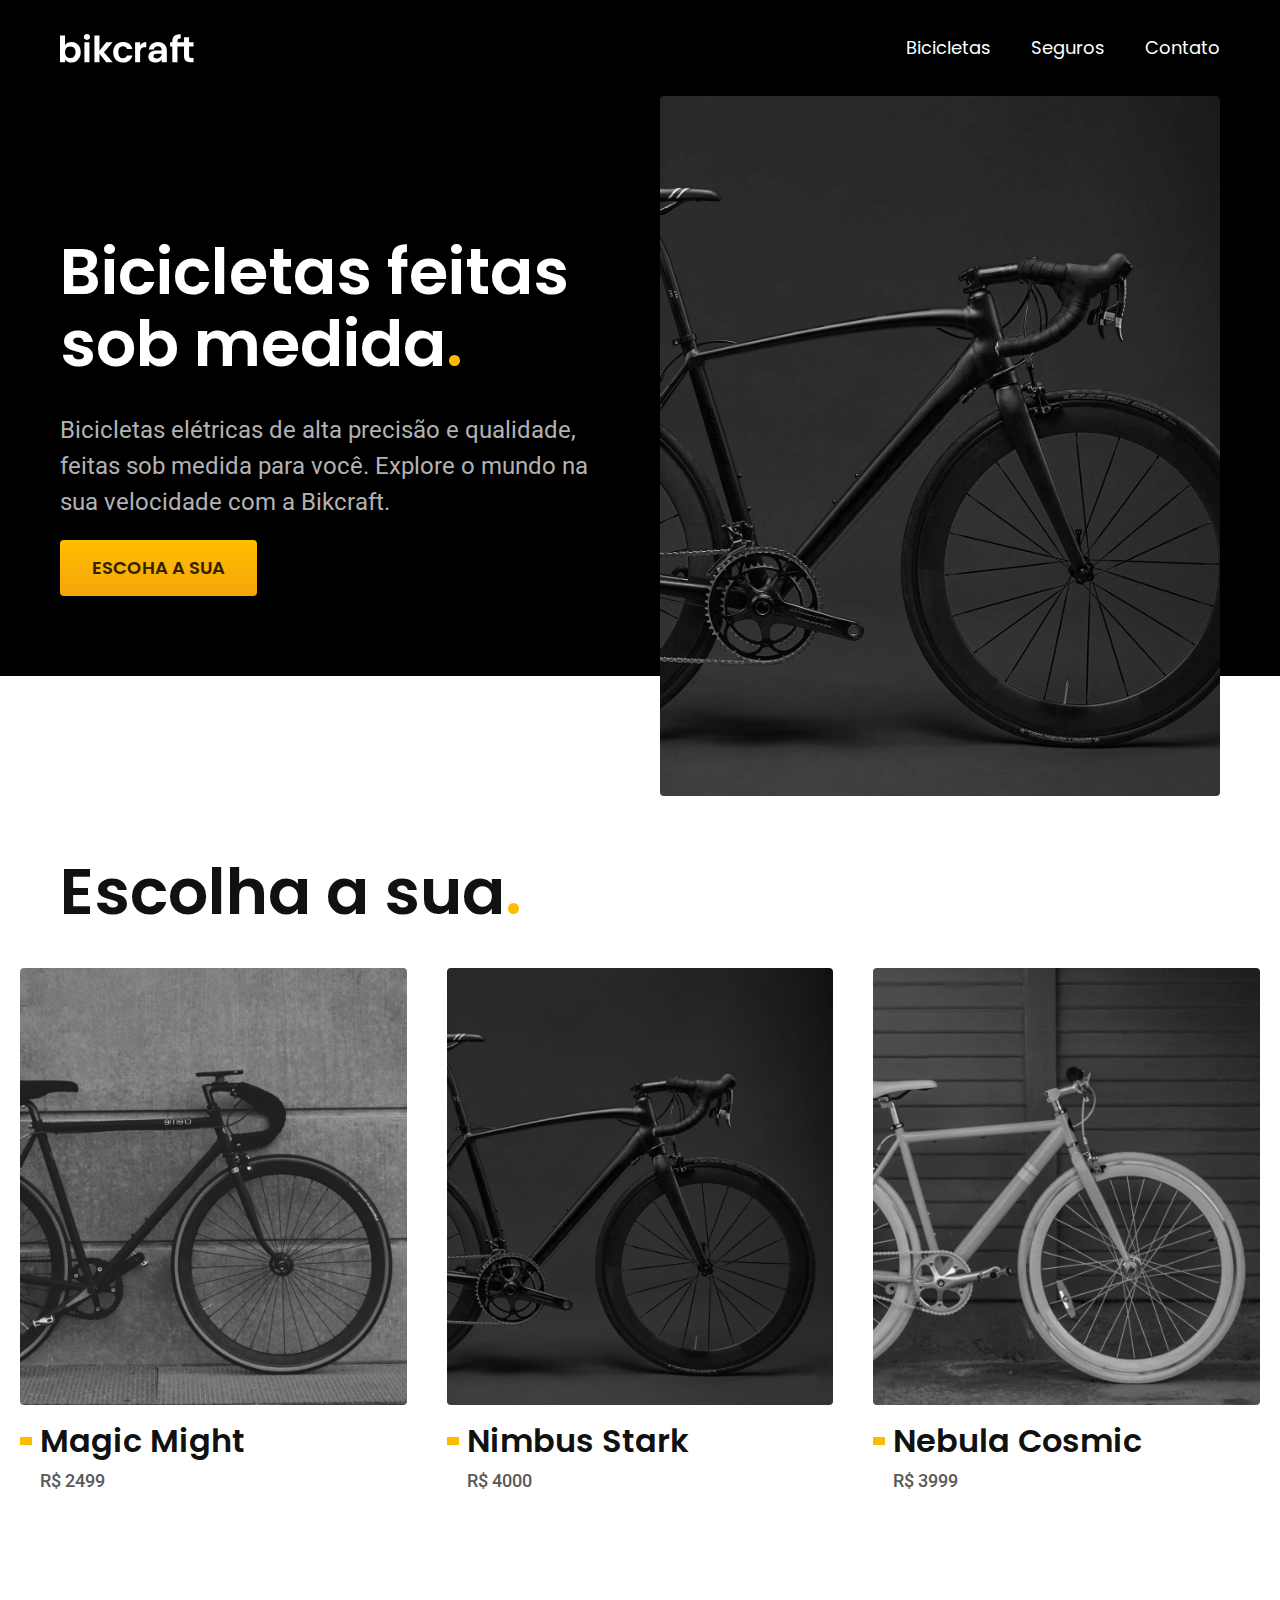
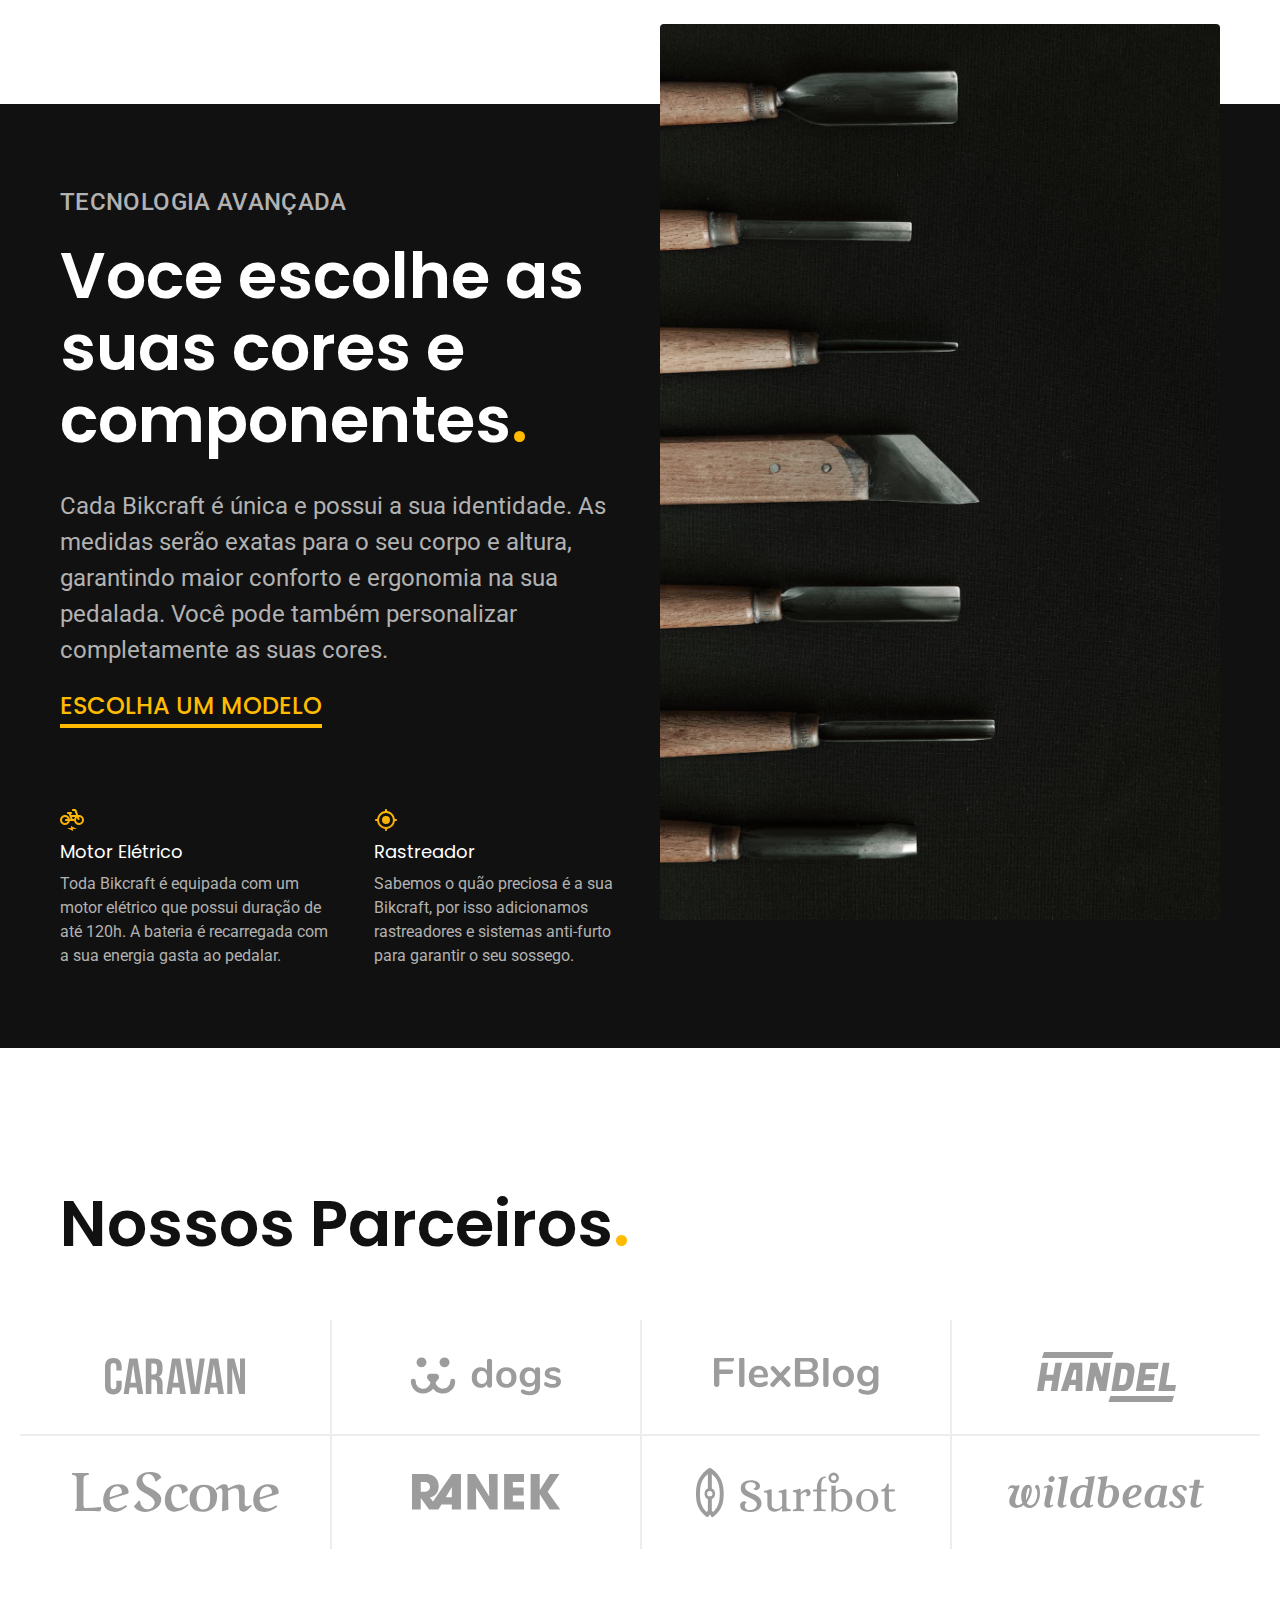
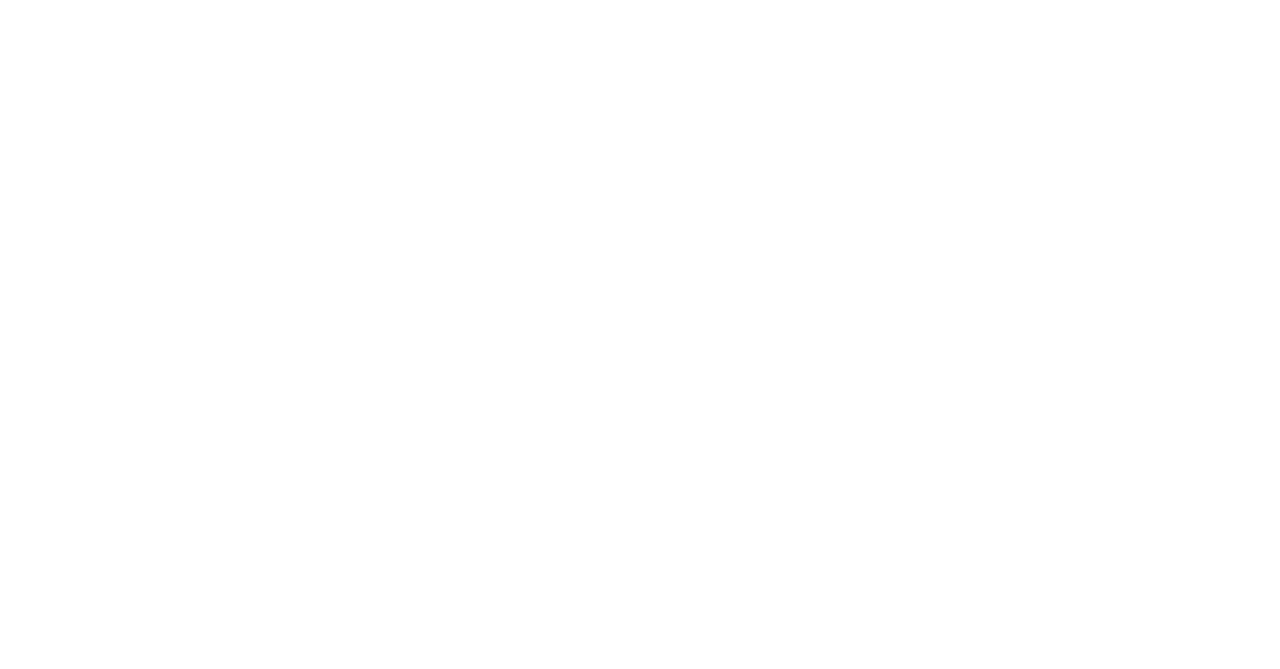
==== index.html @ f055f181 "adicionado sessao parceiros" ====
<!DOCTYPE html>
<html lang="pt-br">

<head>
  <meta charset="UTF-8">
  <meta name="viewport" content="width=device-width, initial-scale=1.0">

  <title>Bikcraft - Bicicletas Elétricas</title>
  <meta name="description" content="Bicicletas elétricas de alta precisão e qualidade,  feitas sob medida para o cliente. Explore o mundo na sua velocidade com a Bikcraft.">

  <link rel="stylesheet" href="./css/style.css">

  <link rel="preconnect" href="https://fonts.googleapis.com">
  <link rel="preconnect" href="https://fonts.gstatic.com" crossorigin>
  <link href="https://fonts.googleapis.com/css2?family=Poppins:wght@400;600&family=Roboto:wght@400;500&display=swap" rel="stylesheet">

</head>

<body>
  <header class="header-bg">
    <div class="header container">
      <a href="./index.html">
        <img src="./img/bikcraft.svg" alt="Bikcraft">
      </a>

      <nav aria-label="primaria">
        <ul class="header-menu font-1-m cor-0">
          <li><a href="./bicicletas.html">Bicicletas</a></li>
          <li><a href="./seguros.html">Seguros</a></li>
          <li><a href="./contato.html">Contato</a></li>
        </ul>
      </nav>
    </div>
  </header>

  <main class="introducao-bg">
    <div class="introducao container">
      <div class="introducao-conteudo">

        <h1 class="font-1-xxl cor-0">Bicicletas feitas sob medida<span class="cor-p1">.</span></h1>
        <p class="font-2-l cor-5">Bicicletas elétricas de alta precisão e qualidade, feitas sob medida para você. Explore o mundo na sua velocidade com a Bikcraft.</p>

        <a class="botao" href="./bicicletas.html">Escoha a sua</a>
      </div>

      <div>
        <img src="./img/fotos/introducao.jpg" alt="Bicicleta Elétrica Preta.">
      </div>
    </div>

  </main>

  <article class="bicicletas-lista">
    <h2 class="font-1-xxl container">Escolha a sua<span class="cor-p1">.</span>
    </h2>

    <ul>
      <li>
        <a href="./bicicletas/magic.html">
          <img src="./img/bicicletas/magic-home.jpg" alt="Bicicleta preta">
          <h3 class="font-1-xl">Magic Might</h3>
          <span class="font-2-m cor-8">R$ 2499</span>
        </a>
      </li>

      <li>
        <a href="./bicicletas/nimbus.html">
          <img src="./img/bicicletas/nimbus-home.jpg" alt="Bicicleta preta">
          <h3 class="font-1-xl">Nimbus Stark</h3>
          <span class="font-2-m cor-8">R$ 4000</span>
        </a>
      </li>

      <li>
        <a href="./bicicletas/nebula.html">
          <img src="./img/bicicletas/nebula-home.jpg" alt="Bicicleta preta">
          <h3 class="font-1-xl">Nebula Cosmic</h3>
          <span class="font-2-m cor-8">R$ 3999</span>
        </a>
      </li>
    </ul>
  </article>


  <article class="tecnologia-bg">
    <div class="tecnologia container">
      <div class="tecnologia-conteudo">

        <span class="font-2-l-b cor-5">Tecnologia Avançada</span>
        <h2 class="font-1-xxl cor-0">Voce escolhe as suas cores e componentes<span class="cor-p1">.</span></h2>
        <p class="font-2-l cor-5">Cada Bikcraft é única e possui a sua identidade. As medidas serão exatas para o seu corpo e altura, garantindo maior conforto e ergonomia na sua pedalada. Você pode também personalizar completamente as suas cores.</p>

        <a class="link" href="./bicicletas.html">Escolha um modelo</a>

        <div class="tecnologia-vantagens">
          <div>
            <img src="./img/icones/eletrica.svg" alt="">
            <h3 class="font-1-m cor-0">Motor Elétrico</h3>
            <p class="font-2-s cor-5">Toda Bikcraft é equipada com um motor elétrico que possui duração de até 120h. A bateria é recarregada com a sua energia gasta ao pedalar.</p>
          </div>

          <div>
            <img src="./img/icones/rastreador.svg" alt="">
            <h3 class="font-1-m cor-0">Rastreador</h3>
            <p class="font-2-s cor-5">Sabemos o quão preciosa é a sua Bikcraft, por isso adicionamos rastreadores e sistemas anti-furto para garantir o seu sossego.</p>
          </div>
        </div>

      </div>

      <div class="tecnologia-imagem">
        <img src="./img/fotos/tecnologia.jpg" alt="">
      </div>
    </div>

  </article>


  <section class="parceiros" aria-label="Nossos Parceiros">
    <h2 class="font-1-xxl container">Nossos Parceiros<span class="cor-p1">.</span>
    </h2>

    <ul>
      <li><img src="./img/parceiros/caravan.svg" alt="caravan"></li>
      <li><img src="./img/parceiros/dogs.svg" alt="dogs"></li>
      <li><img src="./img/parceiros/flexblog.svg" alt="flexblog"></li>
      <li><img src="./img/parceiros/handel.svg" alt="handel"></li>
      <li><img src="./img/parceiros/lescone.svg" alt="lescone"></li>
      <li><img src="./img/parceiros/ranek.svg" alt="ranek"></li>
      <li><img src="./img/parceiros/surfbot.svg" alt="surfbot"></li>
      <li><img src="./img/parceiros/wildbeast.svg" alt="wildbeast"></li>
    </ul>

  </section>
</body>

</html>
---- css/style.css ----
@import "./global/global.css";
@import "./utilidades/cores.css";
@import "./utilidades/tipografia.css";

@import "./global/header.css";

/* Utilidades */
@import "./utilidades/componentes.css";

/* Home */
@import "./home/introducao.css";
@import "./home/tecnologia.css";
@import "./home/parceiros.css";

/* Bicicletas */
@import "./bicicletas/bicicletas-lista.css";
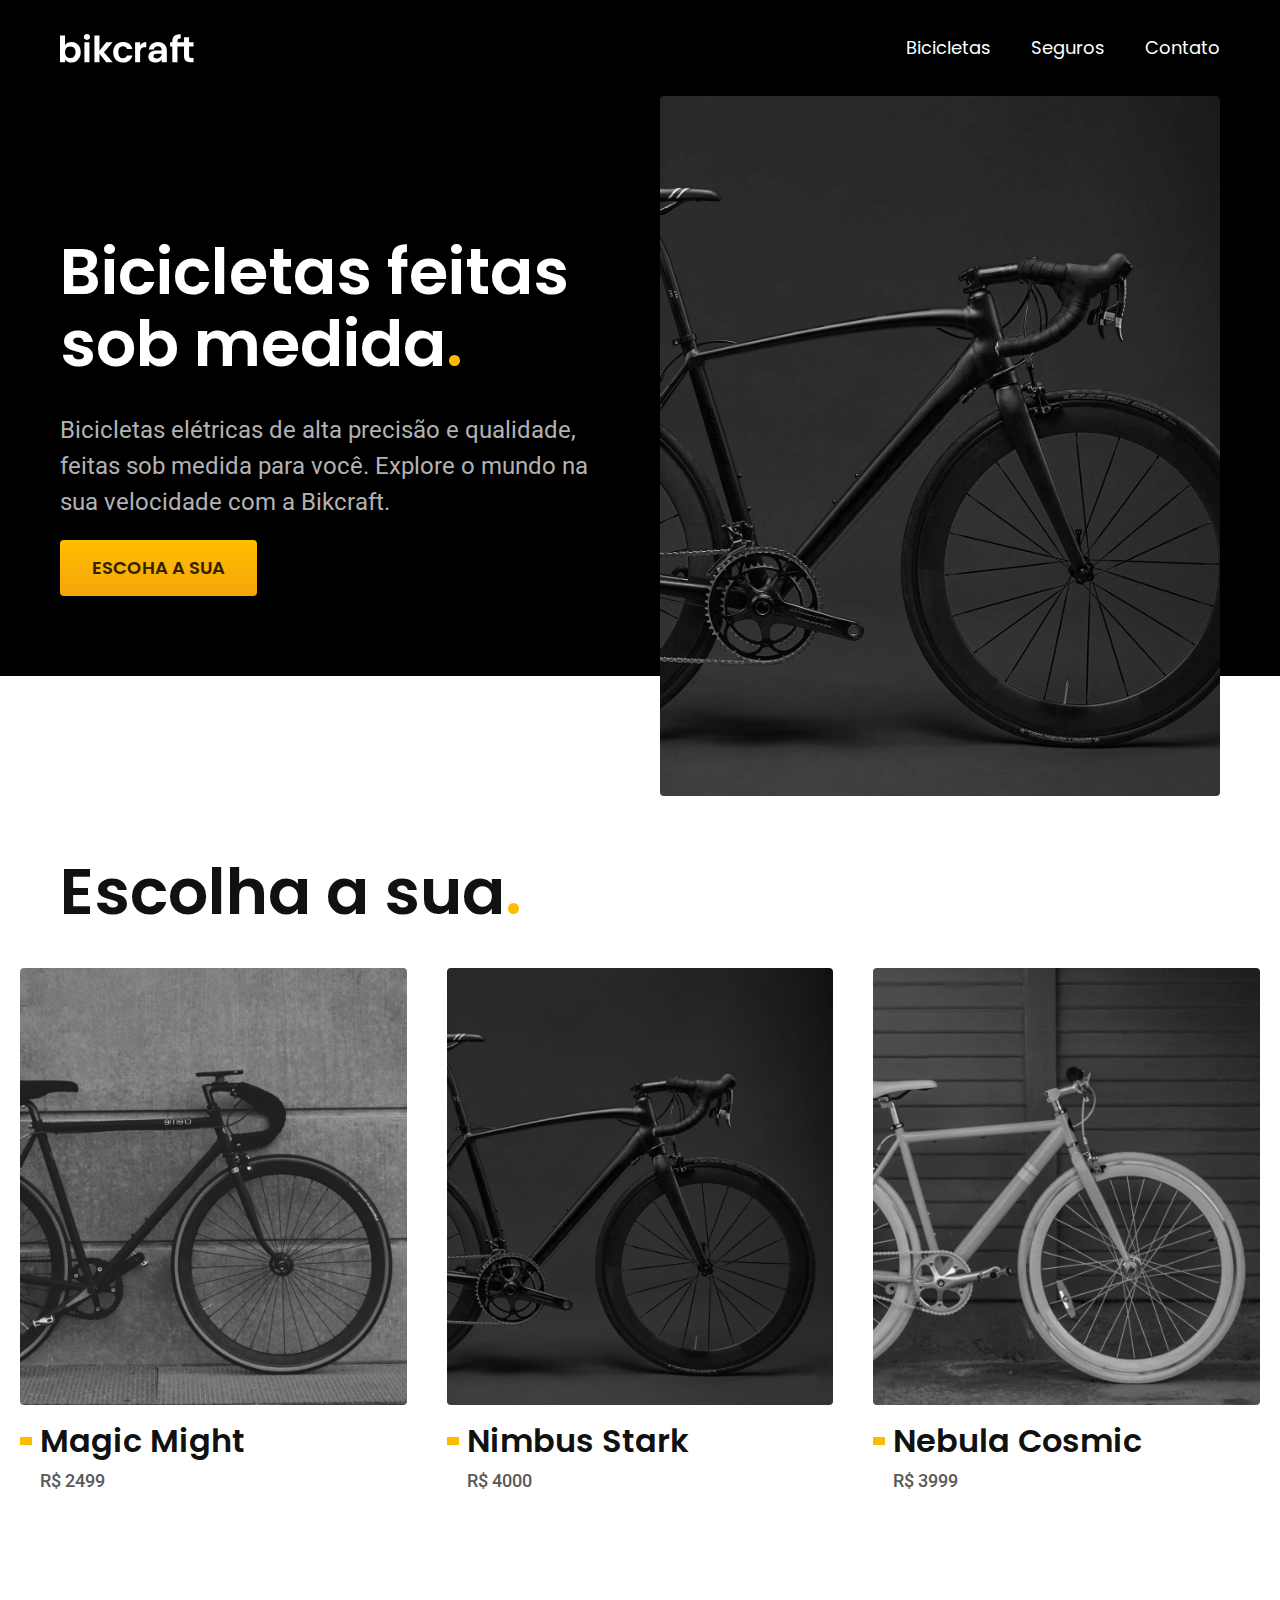
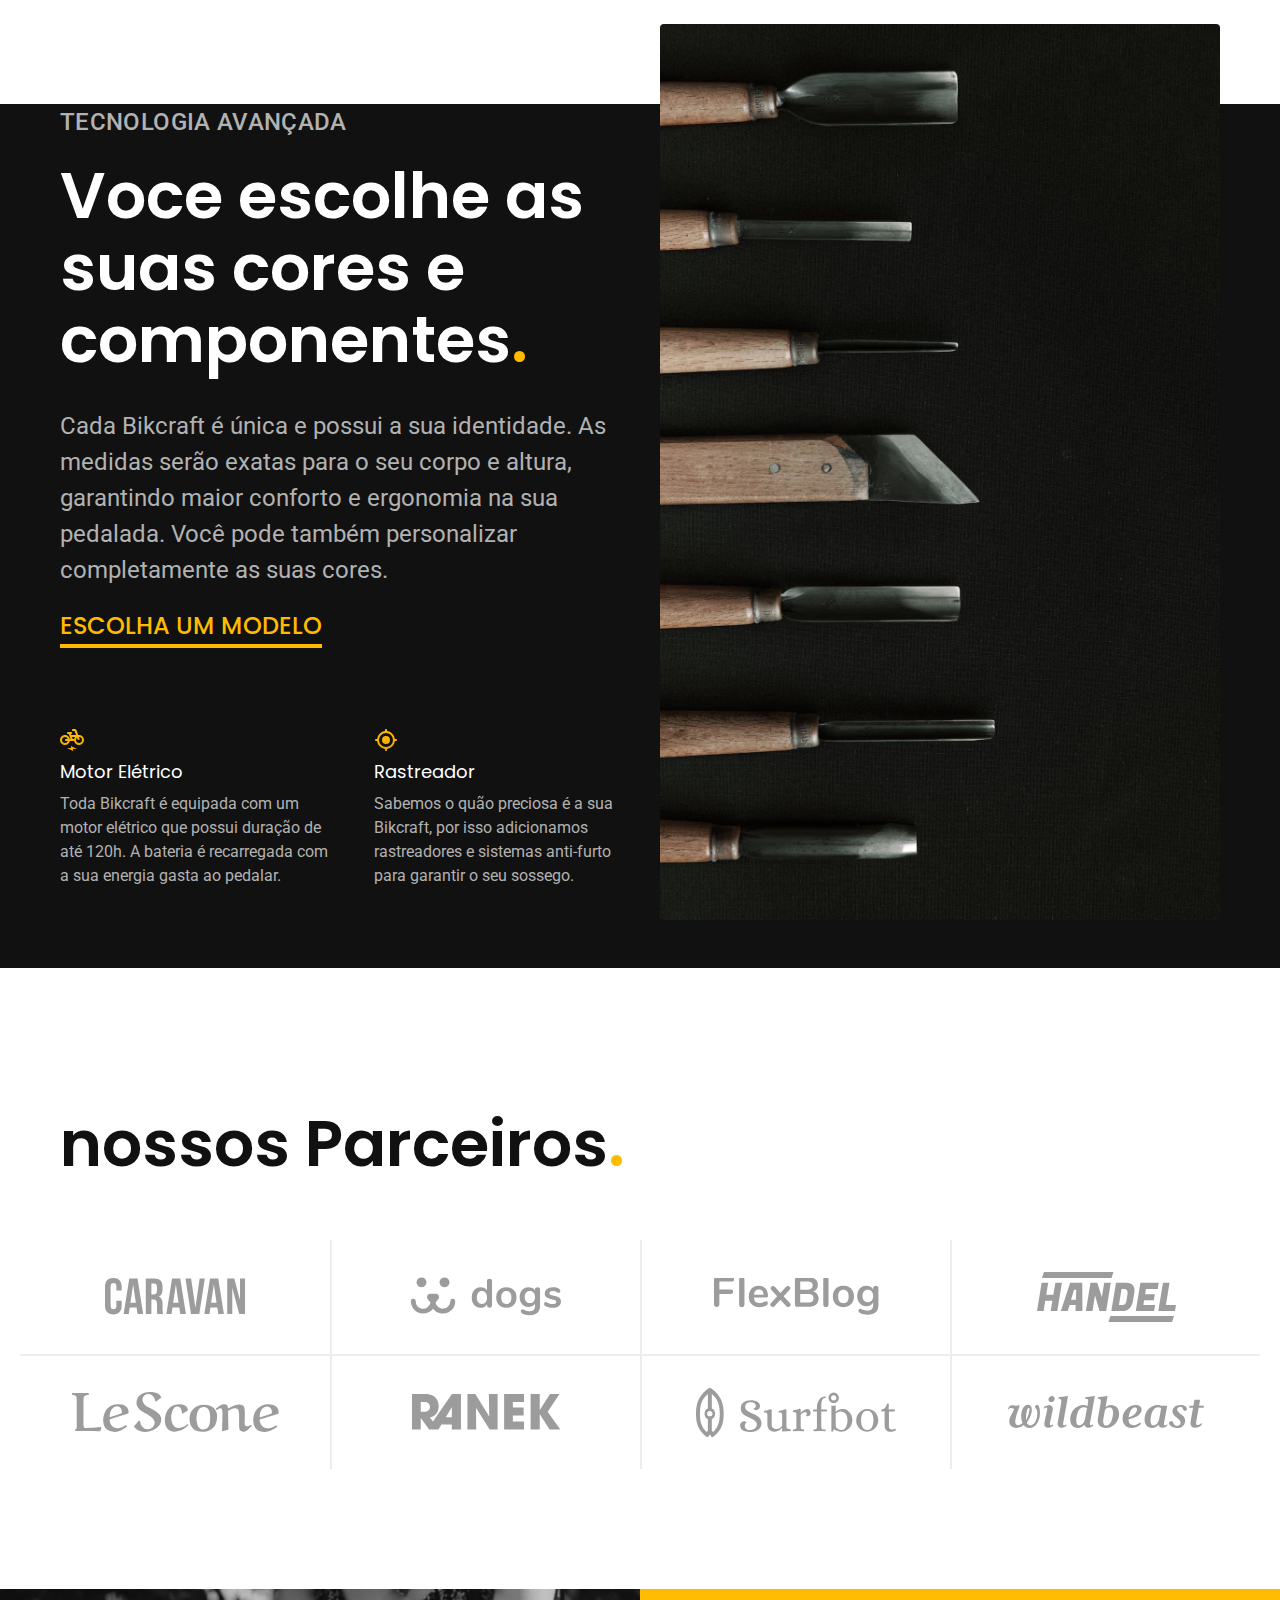
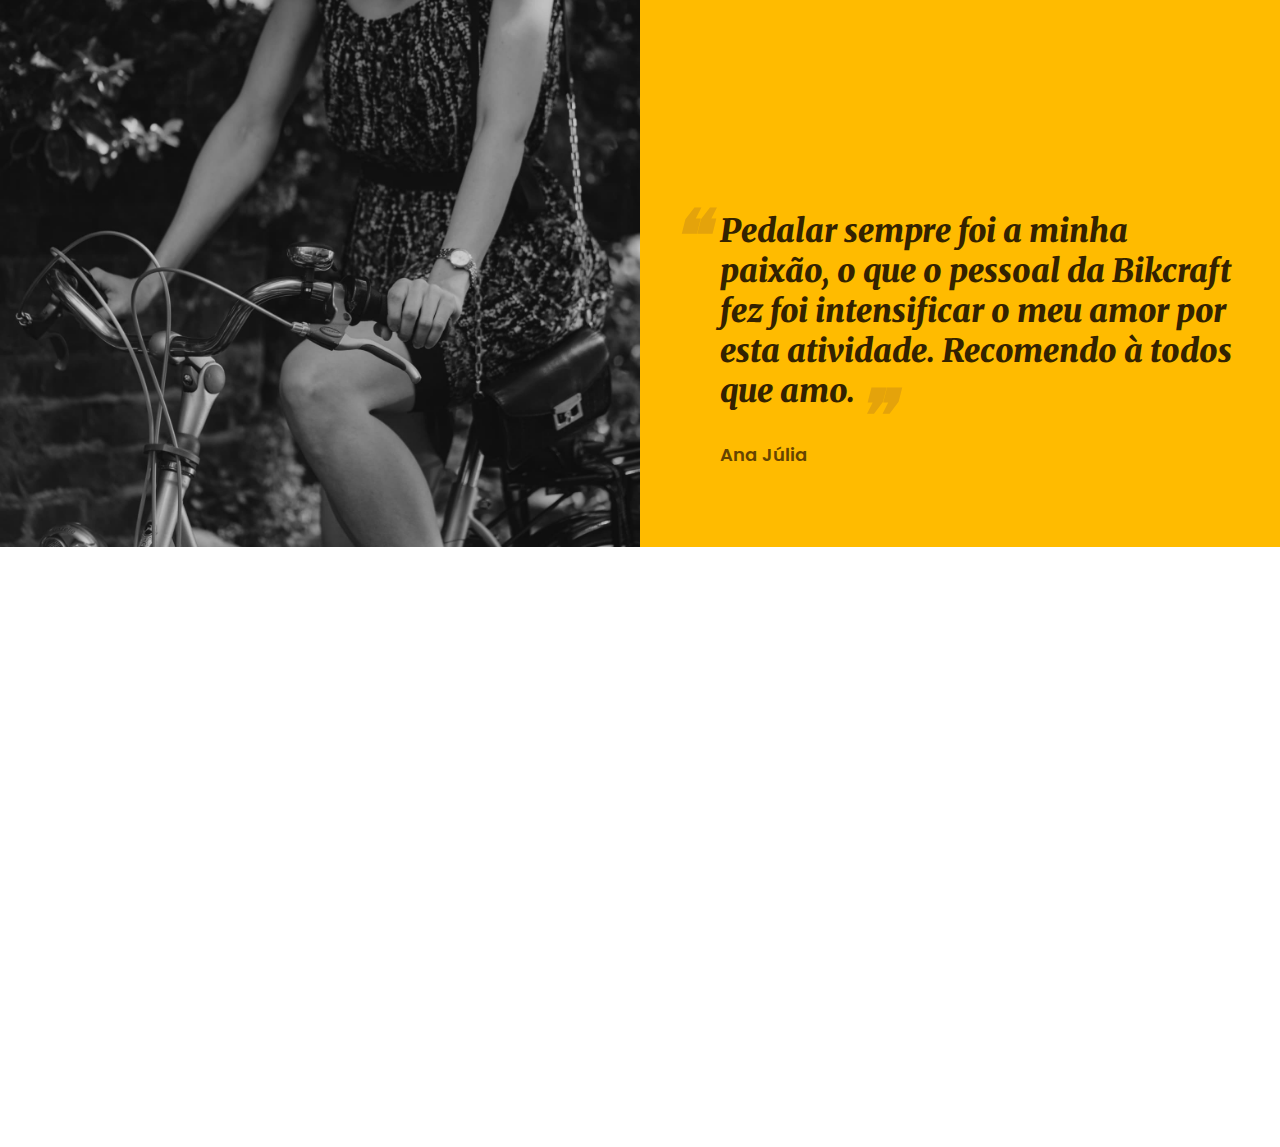
==== commit 5c0e9b9f: "adicionado sessao depoimento" ====
--- a/index.html
+++ b/index.html
@@ -12,7 +12,7 @@
 
   <link rel="preconnect" href="https://fonts.googleapis.com">
   <link rel="preconnect" href="https://fonts.gstatic.com" crossorigin>
-  <link href="https://fonts.googleapis.com/css2?family=Poppins:wght@400;600&family=Roboto:wght@400;500&display=swap" rel="stylesheet">
+  <link href="https://fonts.googleapis.com/css2?family=Merriweather:ital,wght@1,900&family=Poppins:wght@400;600&family=Roboto:wght@400;500&display=swap" rel="stylesheet">
 
 </head>
 
@@ -117,7 +117,7 @@
 
 
   <section class="parceiros" aria-label="Nossos Parceiros">
-    <h2 class="font-1-xxl container">Nossos Parceiros<span class="cor-p1">.</span>
+    <h2 class="font-1-xxl container">nossos Parceiros<span class="cor-p1">.</span>
     </h2>
 
     <ul>
@@ -132,6 +132,21 @@
     </ul>
 
   </section>
+
+  <section class="depoimento" aria-label="Depoimento">
+
+    <div>
+      <img src="./img/fotos/depoimento.jpg" alt="Pessoa pedalando uma bicicleta bikcraft">
+    </div>
+
+    <div class="depoimento-conteudo">
+
+      <blockquote class="font-1-xl cor-p5">
+        <p>Pedalar sempre foi a minha paixão, o que o pessoal da Bikcraft fez foi intensificar o meu amor por esta atividade. Recomendo à todos que amo.</p>
+      </blockquote>
+      <span class="font-1-m-b cor-p4">Ana Júlia</span>
+    </div>
+  </section>
 </body>
 
 </html>--- a/css/style.css
+++ b/css/style.css
@@ -11,6 +11,7 @@
 @import "./home/introducao.css";
 @import "./home/tecnologia.css";
 @import "./home/parceiros.css";
+@import "./home/depoimento.css";
 
 /* Bicicletas */
 @import "./bicicletas/bicicletas-lista.css";
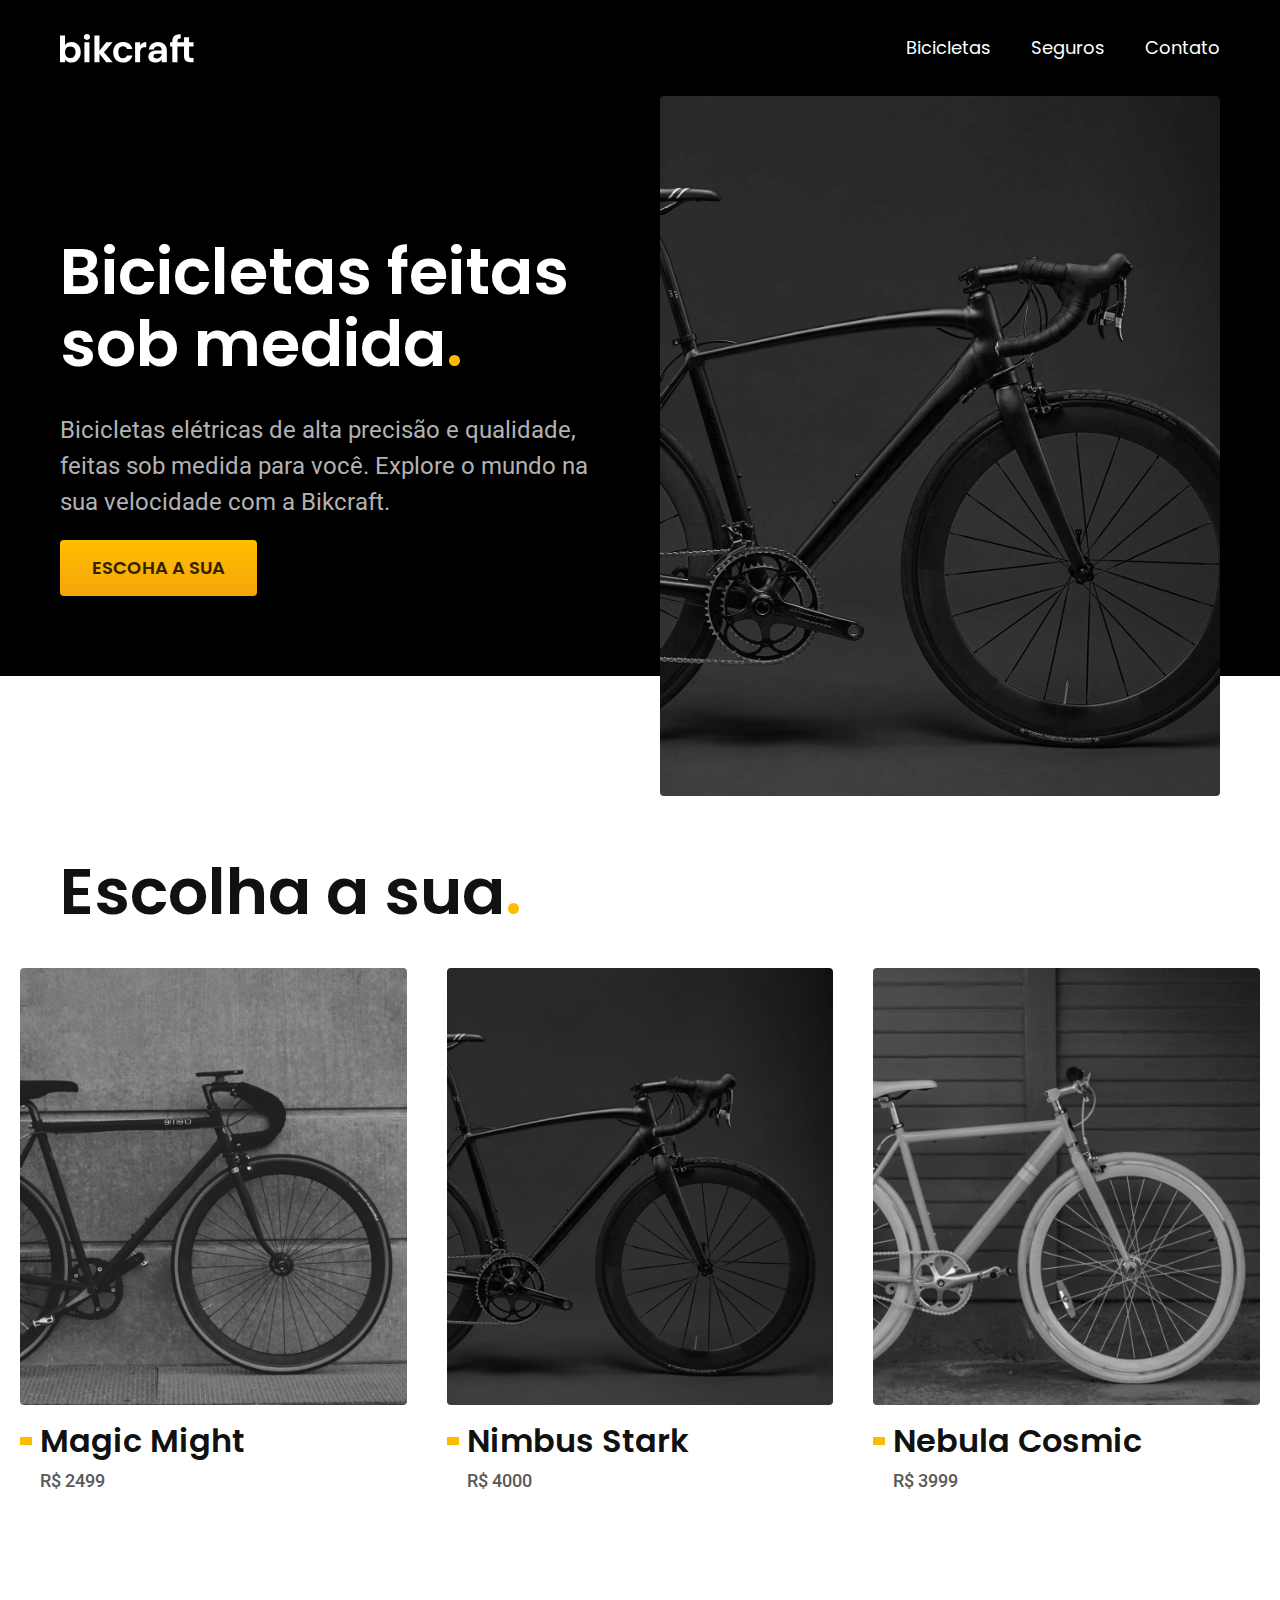
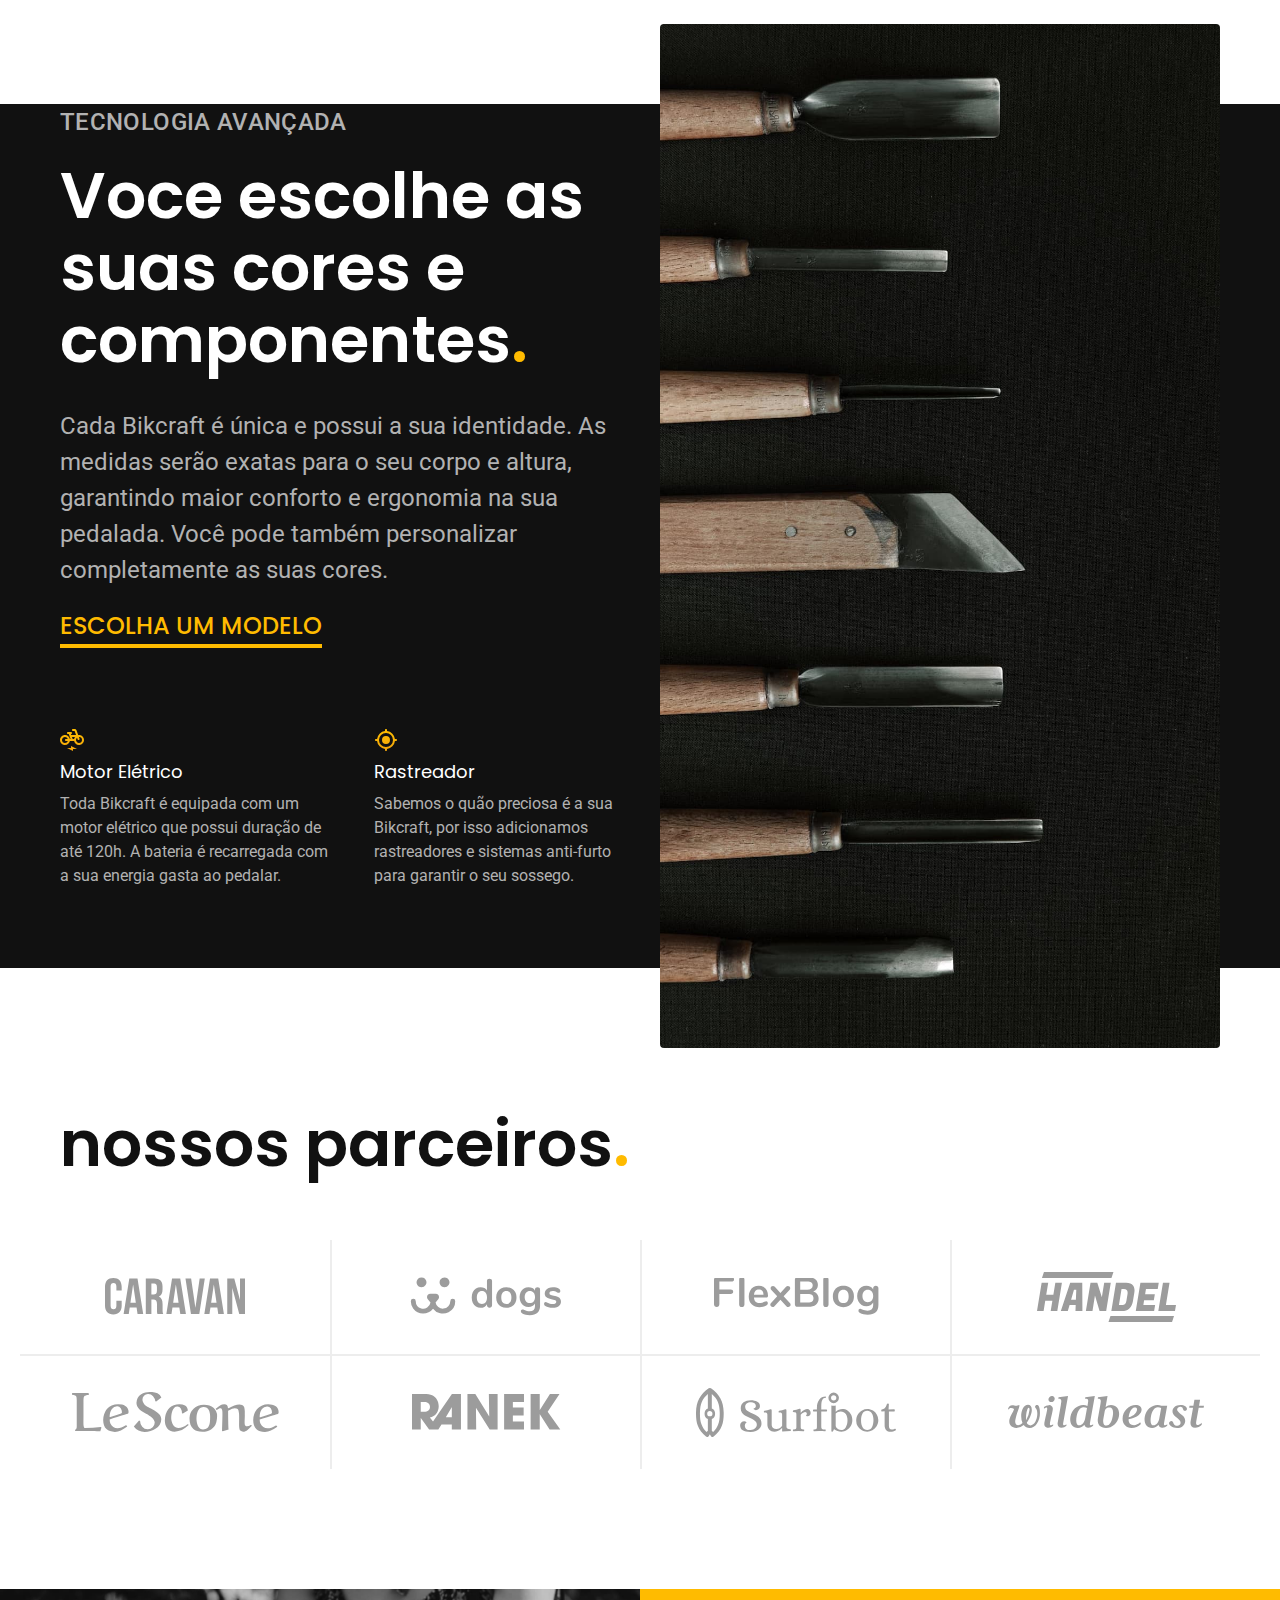
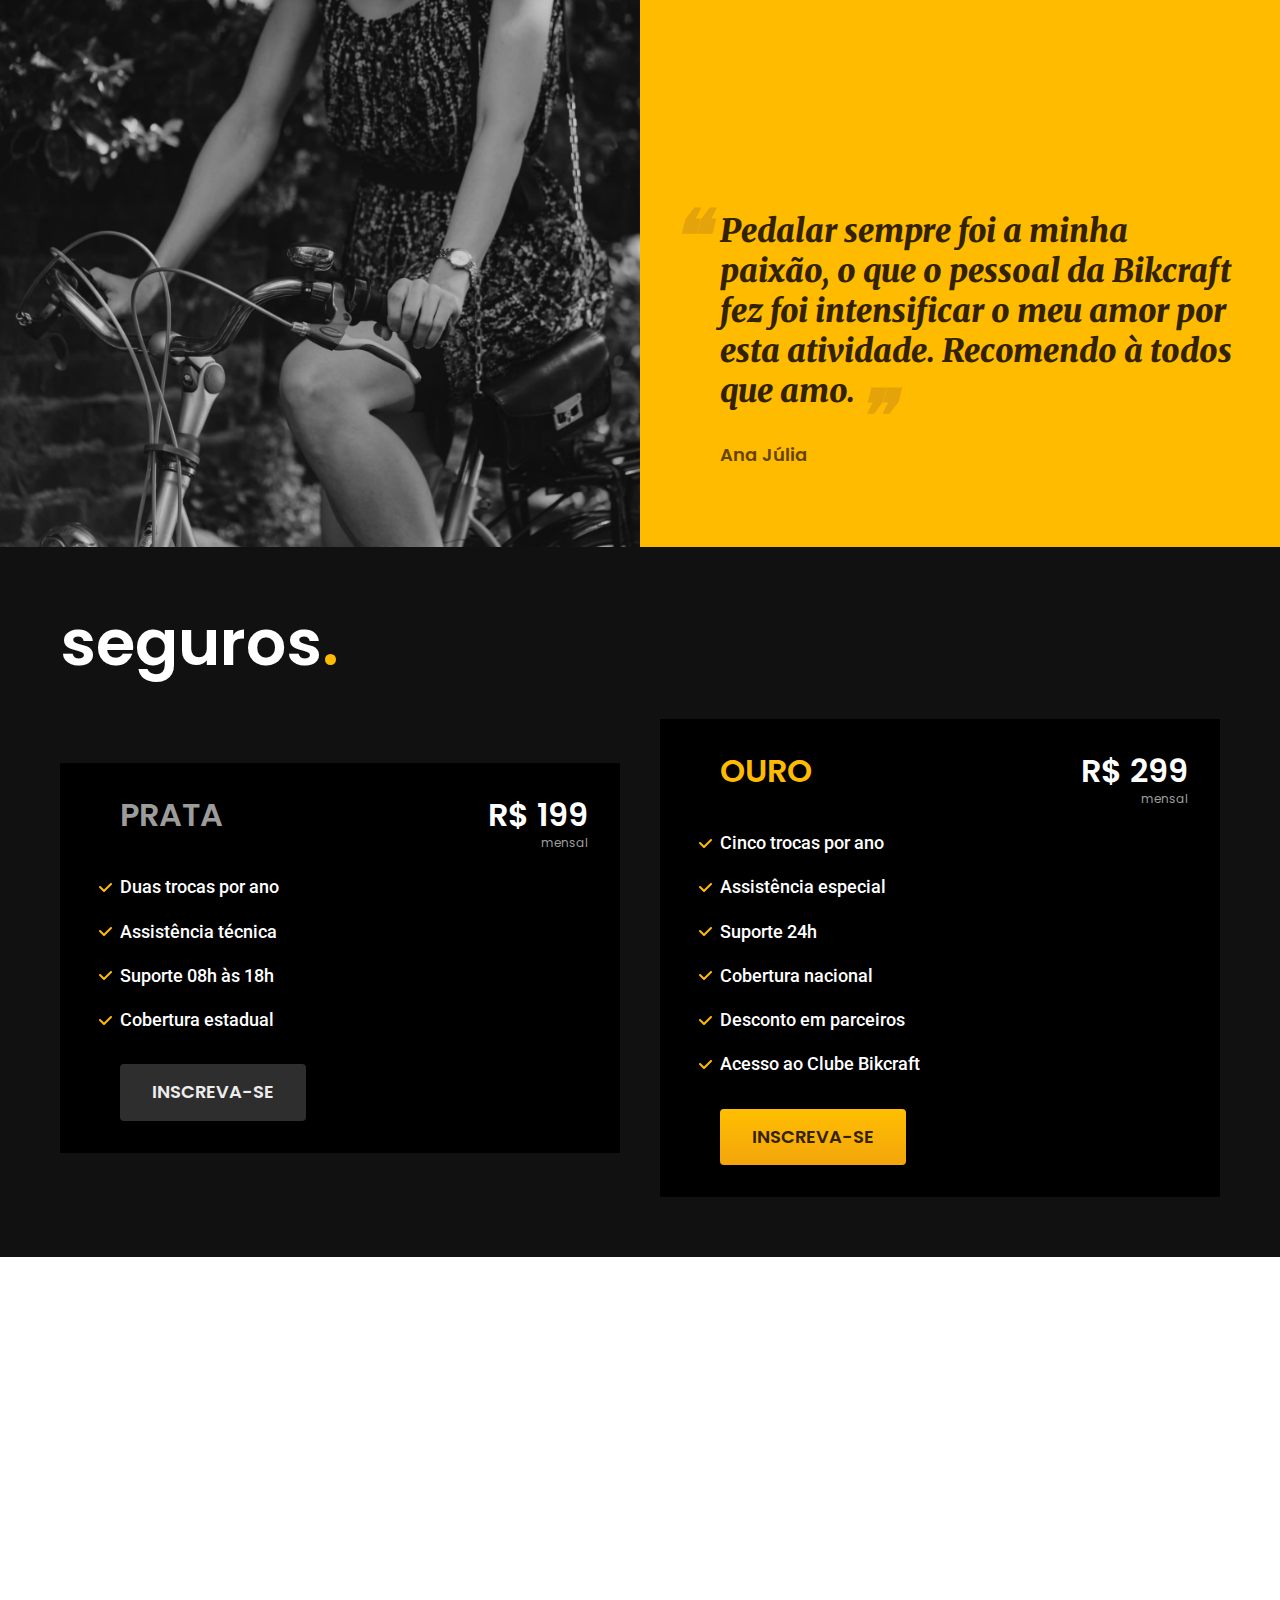
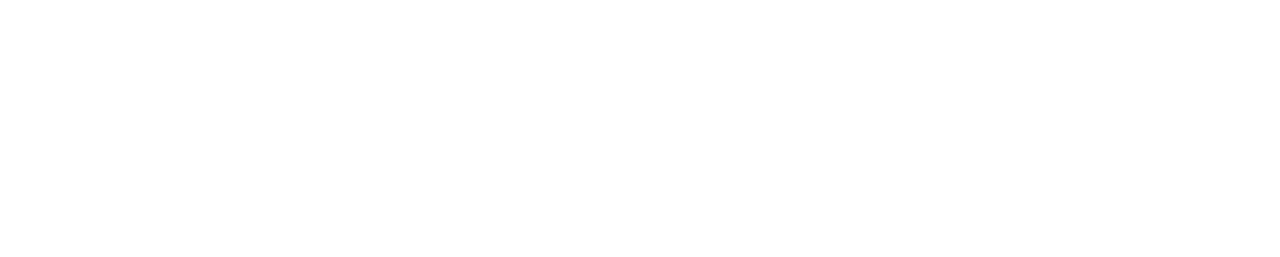
==== commit f322419a: "adicionado sessao seguros" ====
--- a/index.html
+++ b/index.html
@@ -117,7 +117,7 @@
 
 
   <section class="parceiros" aria-label="Nossos Parceiros">
-    <h2 class="font-1-xxl container">nossos Parceiros<span class="cor-p1">.</span>
+    <h2 class="font-1-xxl container">nossos parceiros<span class="cor-p1">.</span>
     </h2>
 
     <ul>
@@ -147,6 +147,44 @@
       <span class="font-1-m-b cor-p4">Ana Júlia</span>
     </div>
   </section>
+
+  <article class="seguros-bg">
+    <div class="seguros container">
+      <h2 class="font-1-xxl cor-0">seguros<span class="cor-p1">.</span></h2>
+
+      <div class="seguros-item">
+        <h3 class="font-1-xl cor-6">PRATA</h3>
+        <span class="font-1-xl cor-0">R$ 199 <span class="font-1-xs cor-6">mensal</span></span>
+
+        <ul class="font-2-m cor-0">
+          <li> Duas trocas por ano</li>
+          <li> Assistência técnica</li>
+          <li> Suporte 08h às 18h</li>
+          <li> Cobertura estadual</li>
+        </ul>
+
+        <a class="botao secundario" href=".orcamento.html">Inscreva-se</a>
+      </div>
+
+      <div class="seguros-item">
+        <h3 class="font-1-xl cor-p1">OURO</h3>
+        <span class="font-1-xl cor-0">R$ 299 <span class="font-1-xs cor-6">mensal</span></span>
+
+        <ul class="font-2-m cor-0">
+          <li>Cinco trocas por ano</li>
+          <li>Assistência especial</li>
+          <li>Suporte 24h</li>
+          <li>Cobertura nacional</li>
+          <li>Desconto em parceiros</li>
+          <li>Acesso ao Clube Bikcraft</li>
+        </ul>
+
+        <a class="botao" href=".orcamento.html">Inscreva-se</a>
+      </div>
+    </div>
+
+
+  </article>
 </body>
 
 </html>--- a/css/style.css
+++ b/css/style.css
@@ -15,3 +15,6 @@
 
 /* Bicicletas */
 @import "./bicicletas/bicicletas-lista.css";
+
+/* Seguros */
+@import "./seguros/seguros.css";
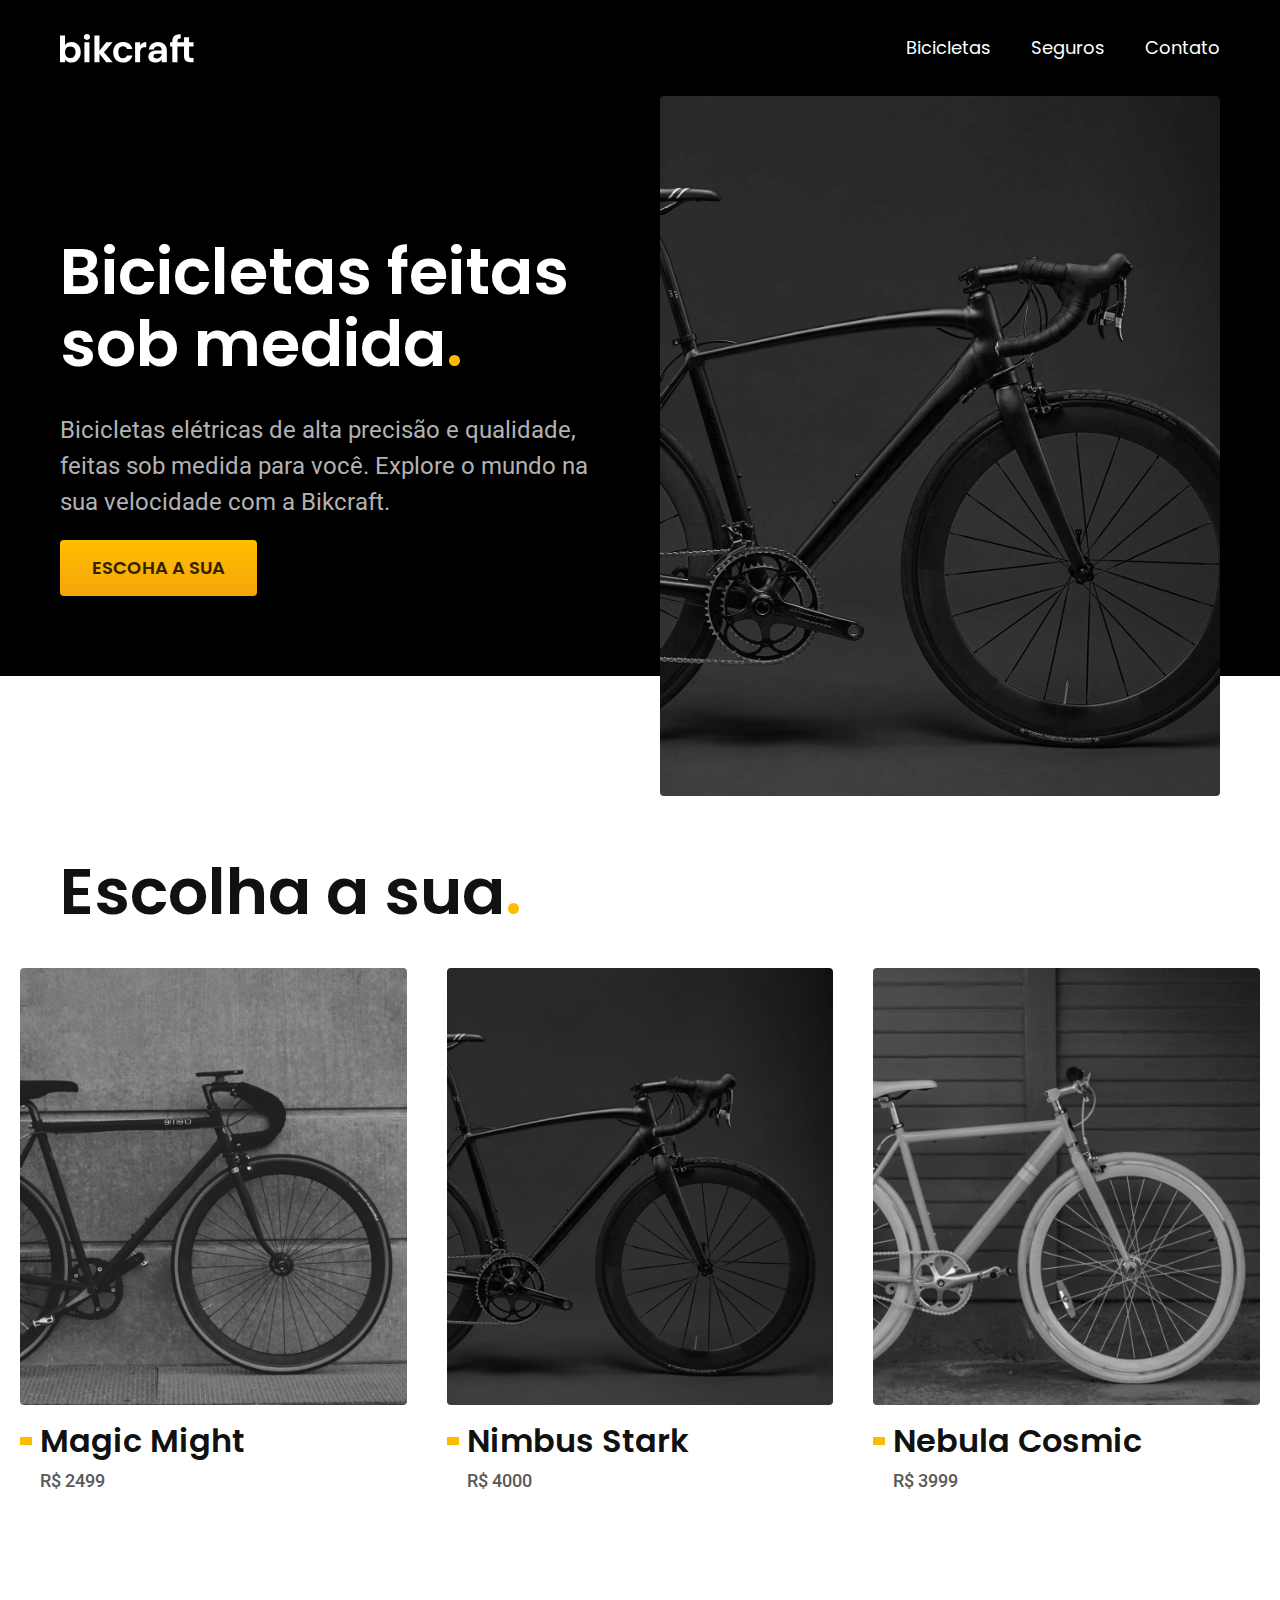
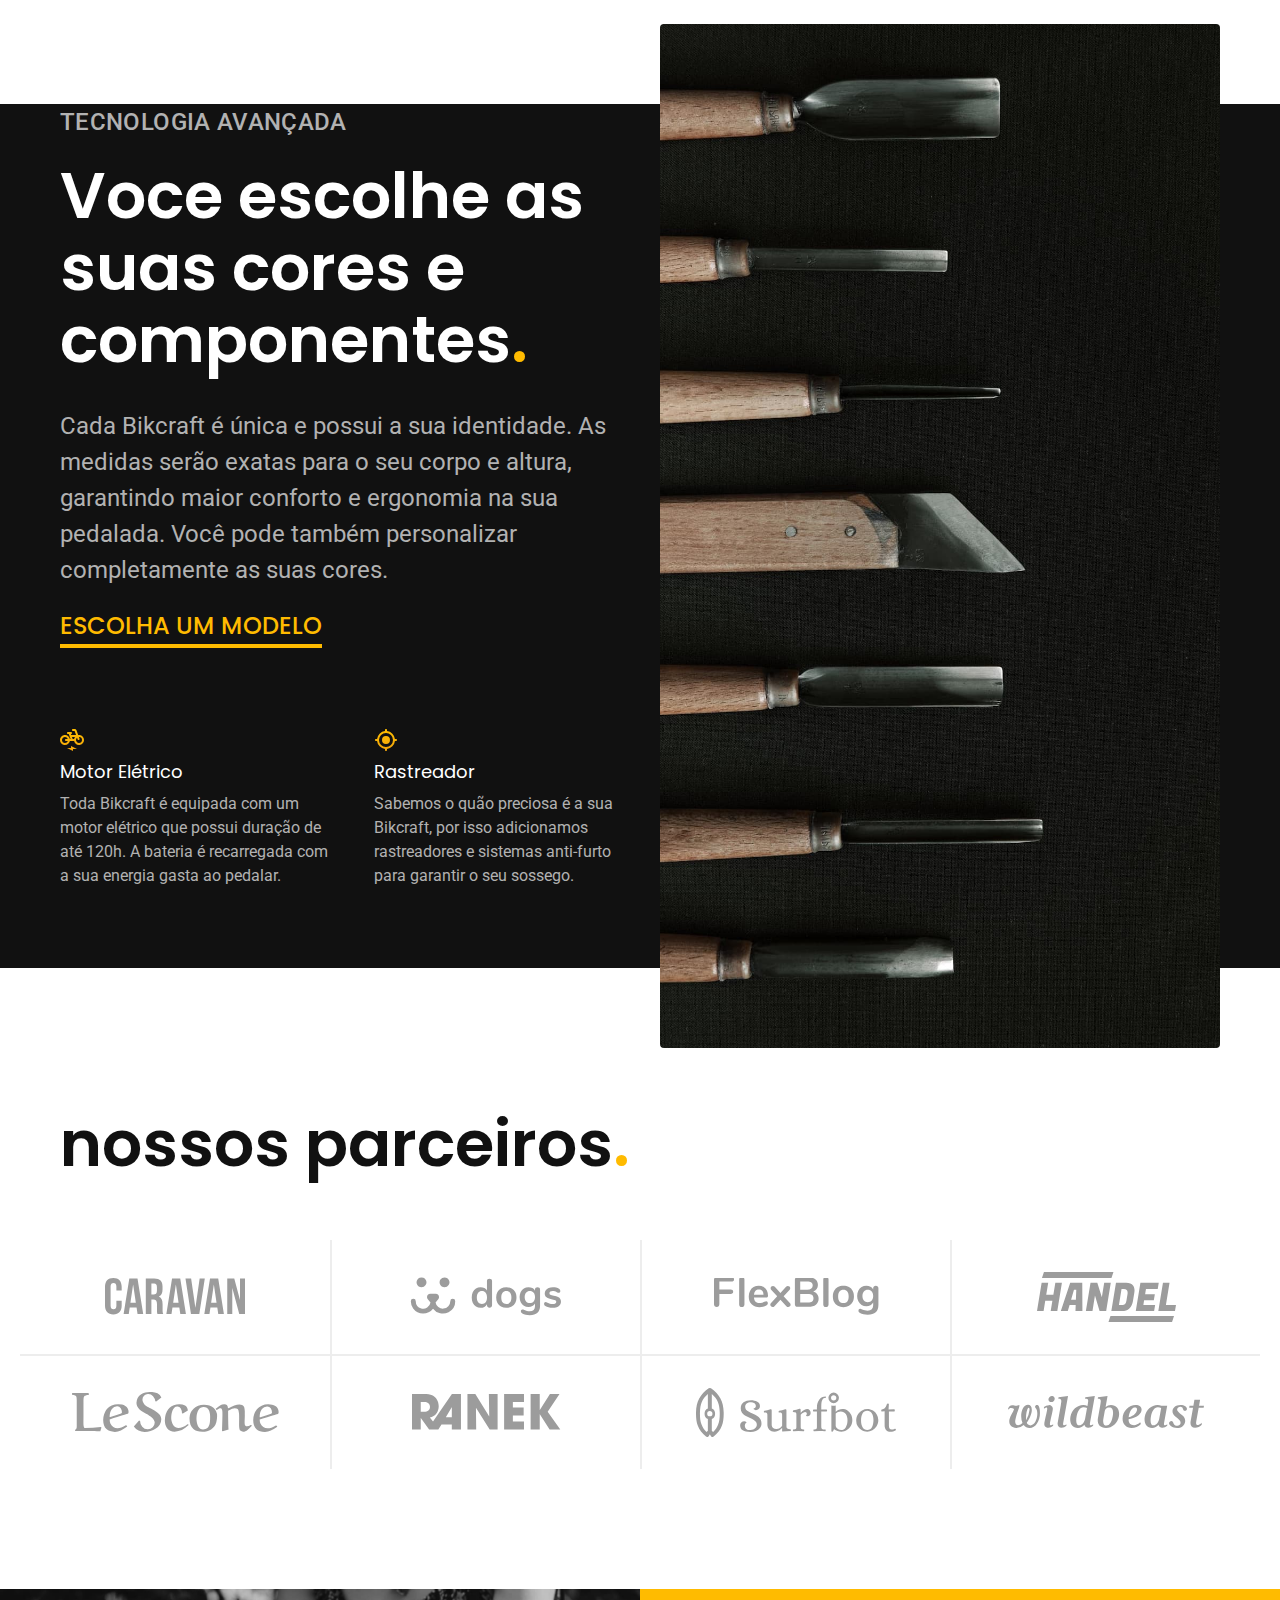
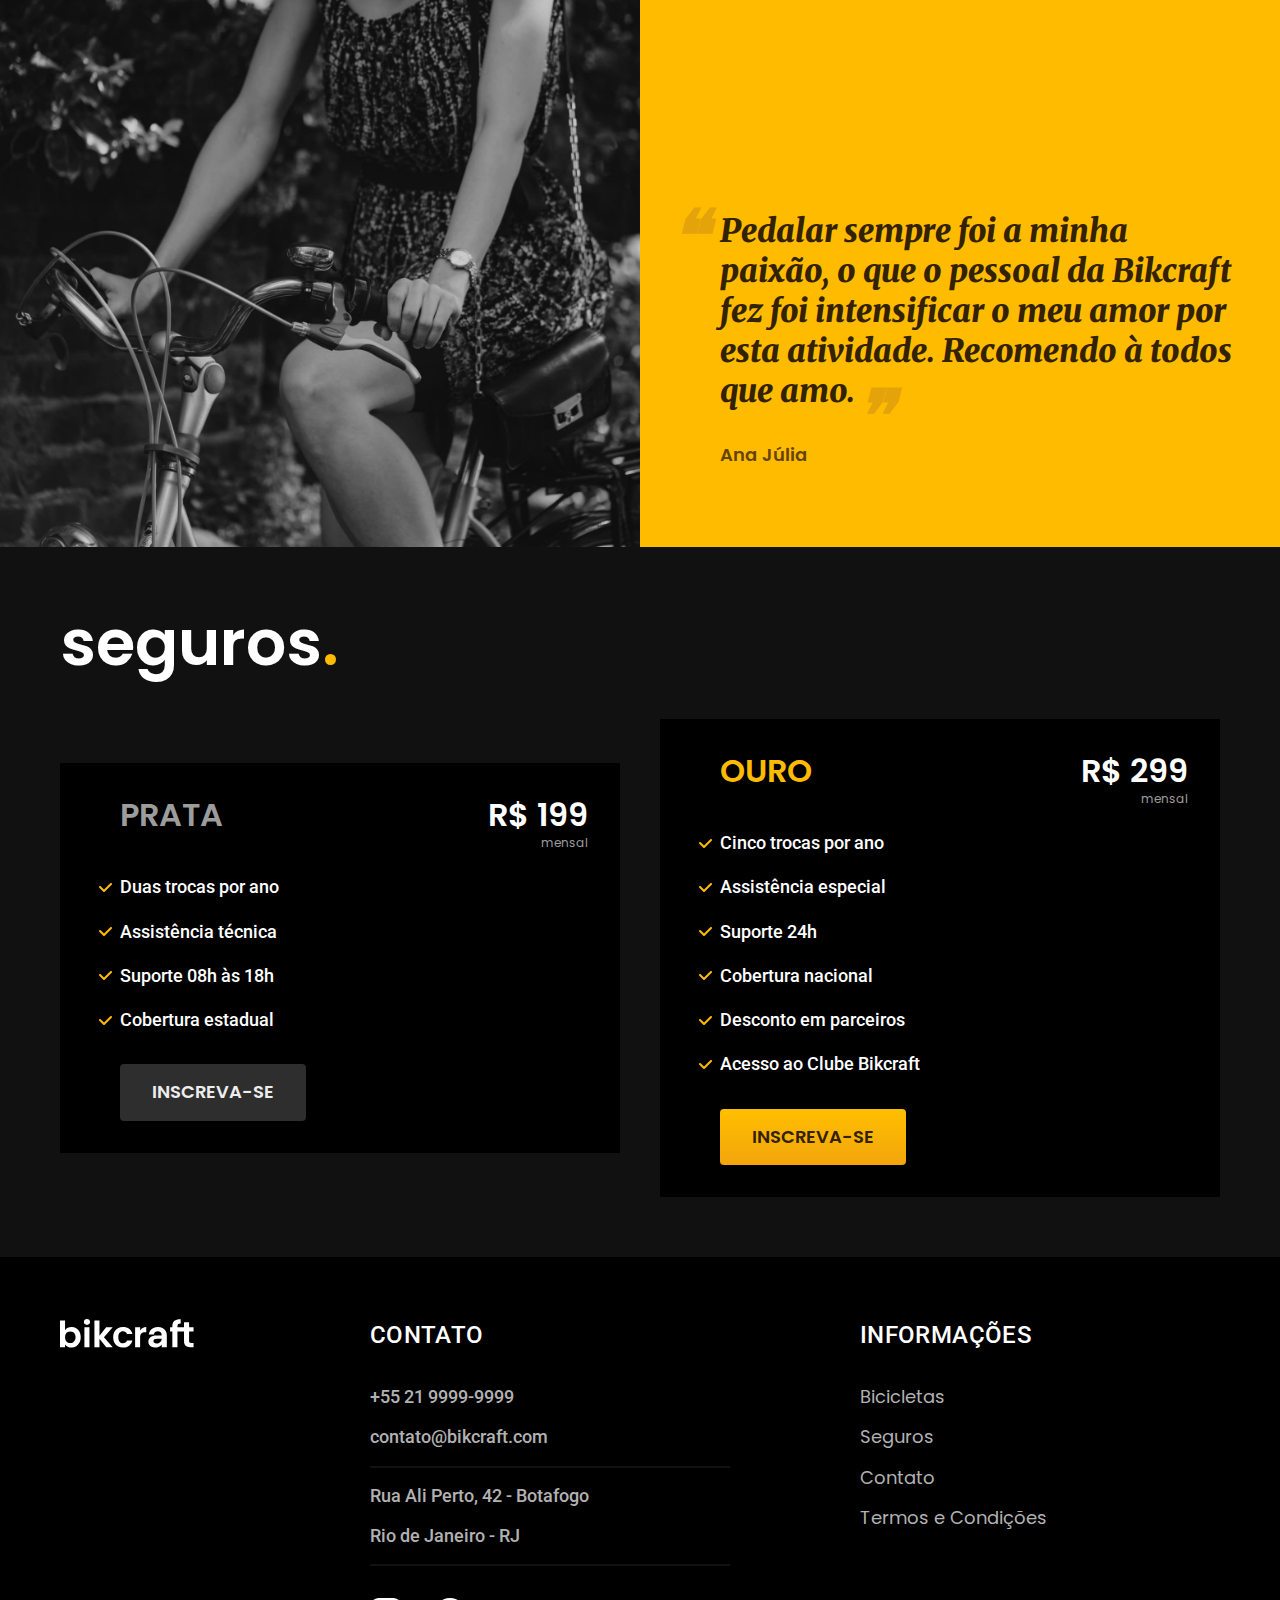
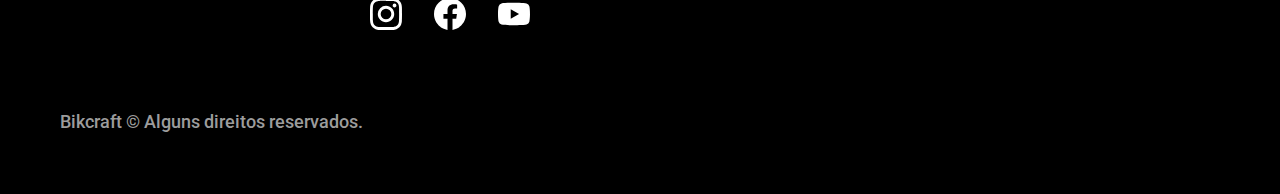
==== commit 96552b4f: "adicionado rodape" ====
--- a/index.html
+++ b/index.html
@@ -185,6 +185,44 @@
 
 
   </article>
+
+  <footer class="footer-bg">
+    <div class="footer container">
+      <img src="./img/bikcraft.svg" alt="Bikcraft">
+      <div class="footer-contato">
+        <h3 class="font-2-l-b cor-0">Contato</h3>
+        <ul class="font-2-m cor-5">
+          <li><a href="tel:+552199999999">+55 21 9999-9999</a></li>
+          <li><a href="mailto:contato@bikcraft.com">contato@bikcraft.com</a></li>
+          <li>Rua Ali Perto, 42 - Botafogo</li>
+          <li>Rio de Janeiro - RJ</li>
+        </ul>
+        <div class="footer-redes">
+          <a href="./">
+            <img src="./img/redes/instagram.svg" alt="Instagram">
+          </a>
+          <a href="./">
+            <img src="./img/redes/facebook.svg" alt="Facebook">
+          </a>
+          <a href="./">
+            <img src="./img/redes/youtube.svg" alt="Youtube">
+          </a>
+        </div>
+      </div>
+      <div class="footer-informacoes">
+        <h3 class="font-2-l-b cor-0">Informações</h3>
+        <nav>
+          <ul class="font-1-m cor-5">
+            <li><a href="./bicicletas.html">Bicicletas</a></li>
+            <li><a href="./seguros.html">Seguros</a></li>
+            <li><a href="./contato.html">Contato</a></li>
+            <li><a href="./termos.html">Termos e Condições</a></li>
+          </ul>
+        </nav>
+      </div>
+      <p class="footer-copy font-2-m cor-6">Bikcraft © Alguns direitos reservados.</p>
+    </div>
+  </footer>
 </body>
 
 </html>--- a/css/style.css
+++ b/css/style.css
@@ -3,6 +3,7 @@
 @import "./utilidades/tipografia.css";
 
 @import "./global/header.css";
+@import "./global/footer.css";
 
 /* Utilidades */
 @import "./utilidades/componentes.css";
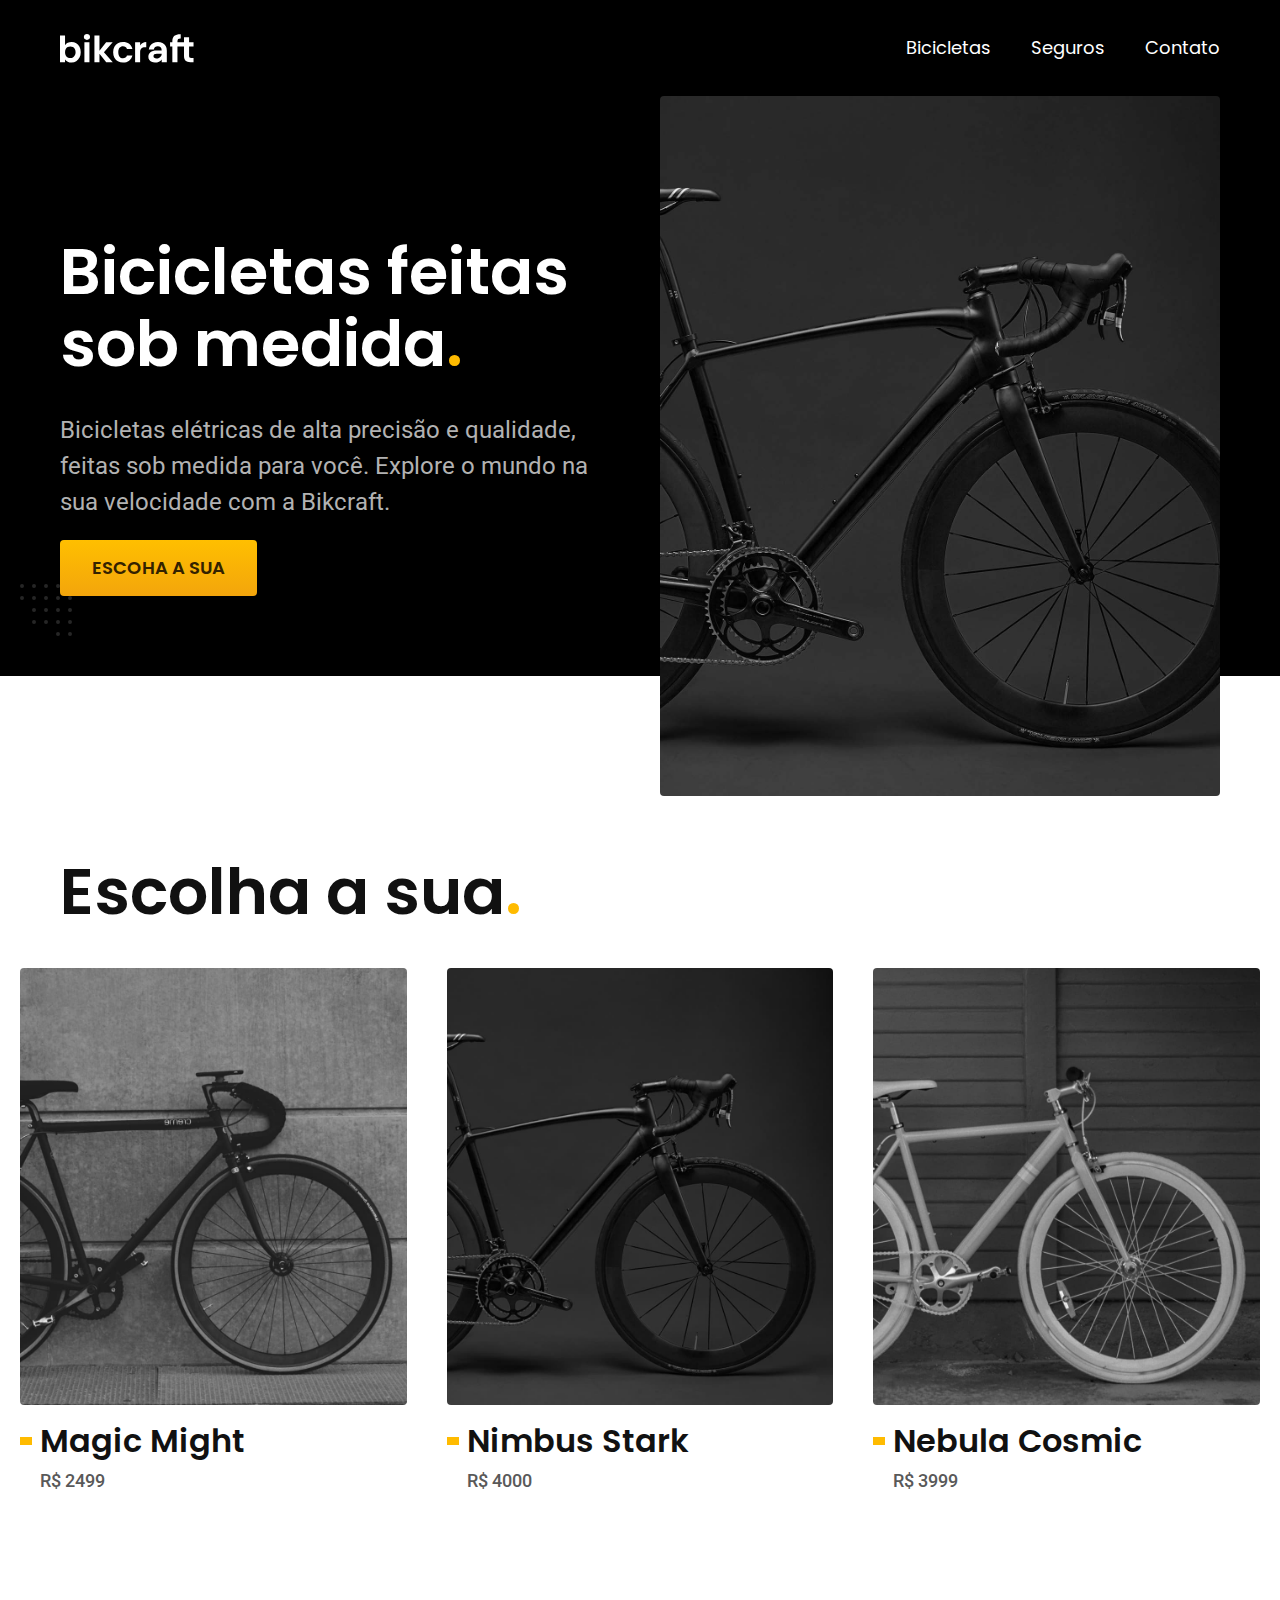
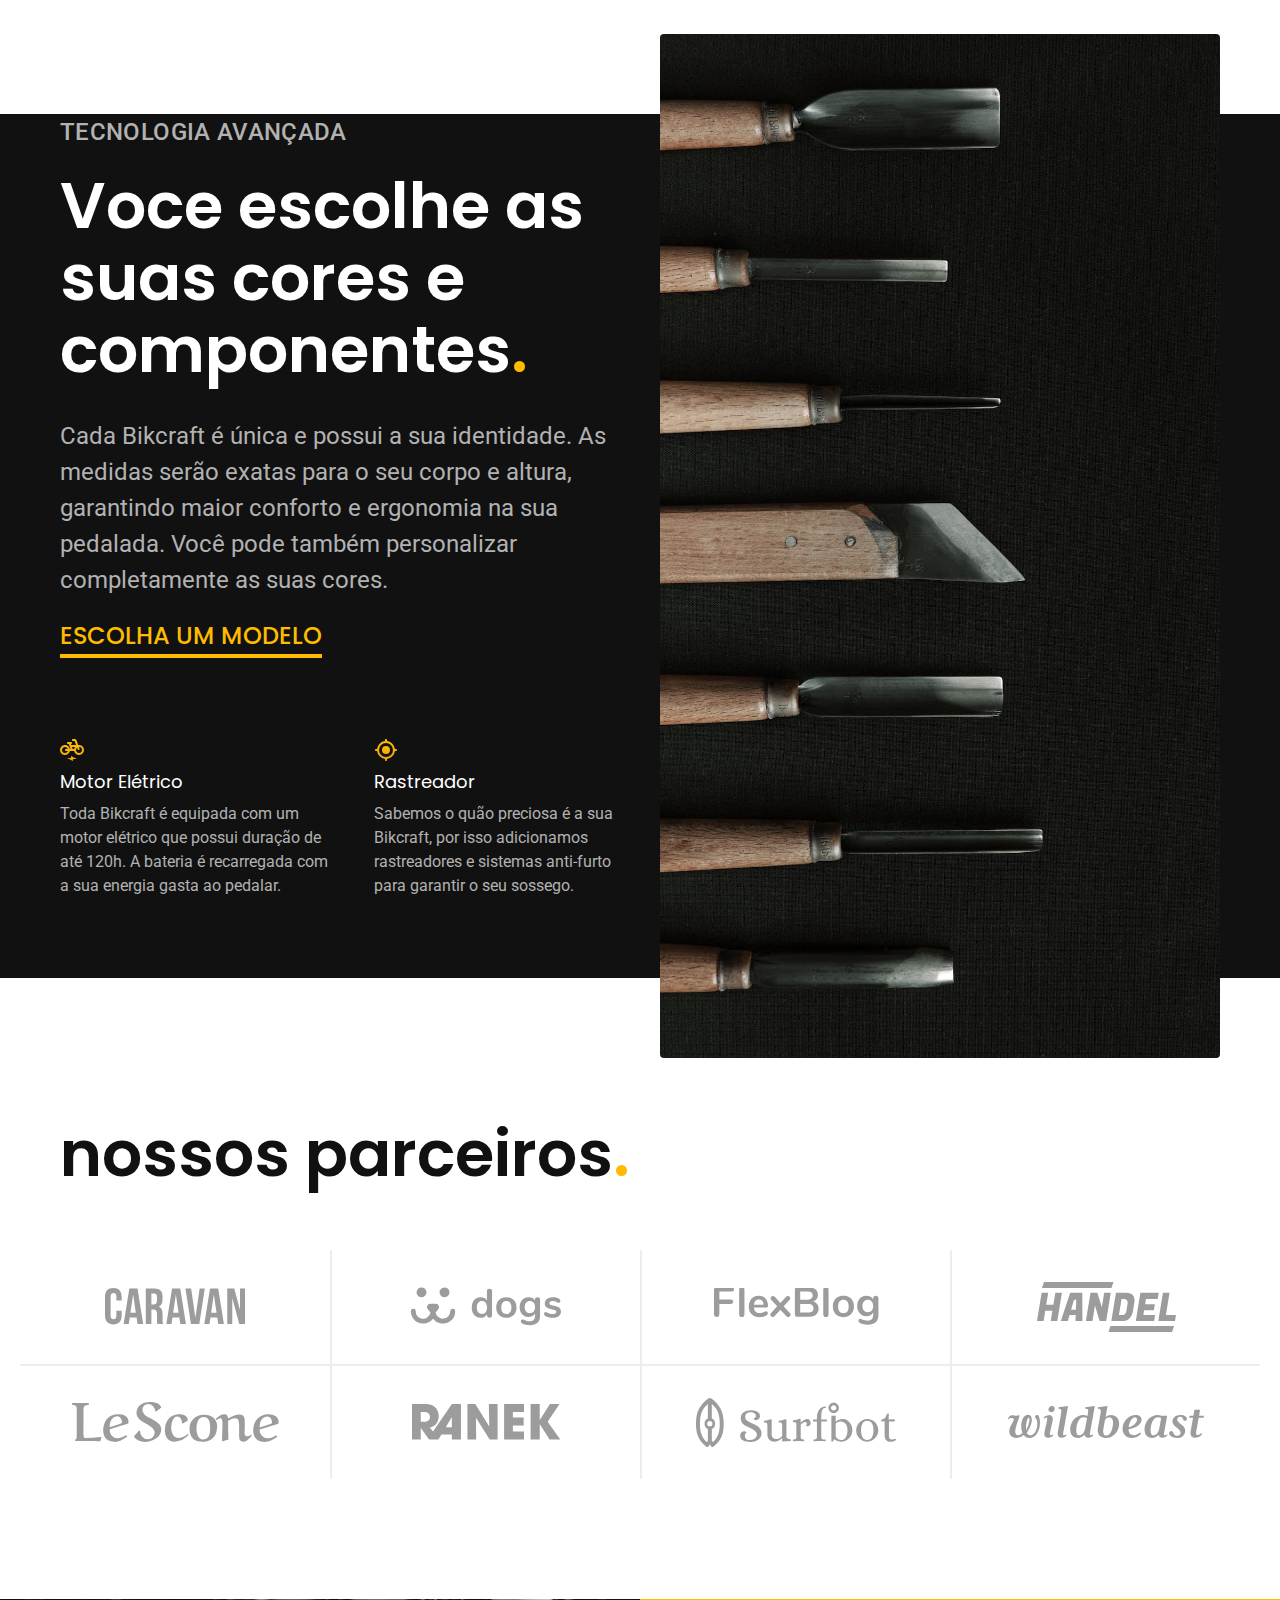
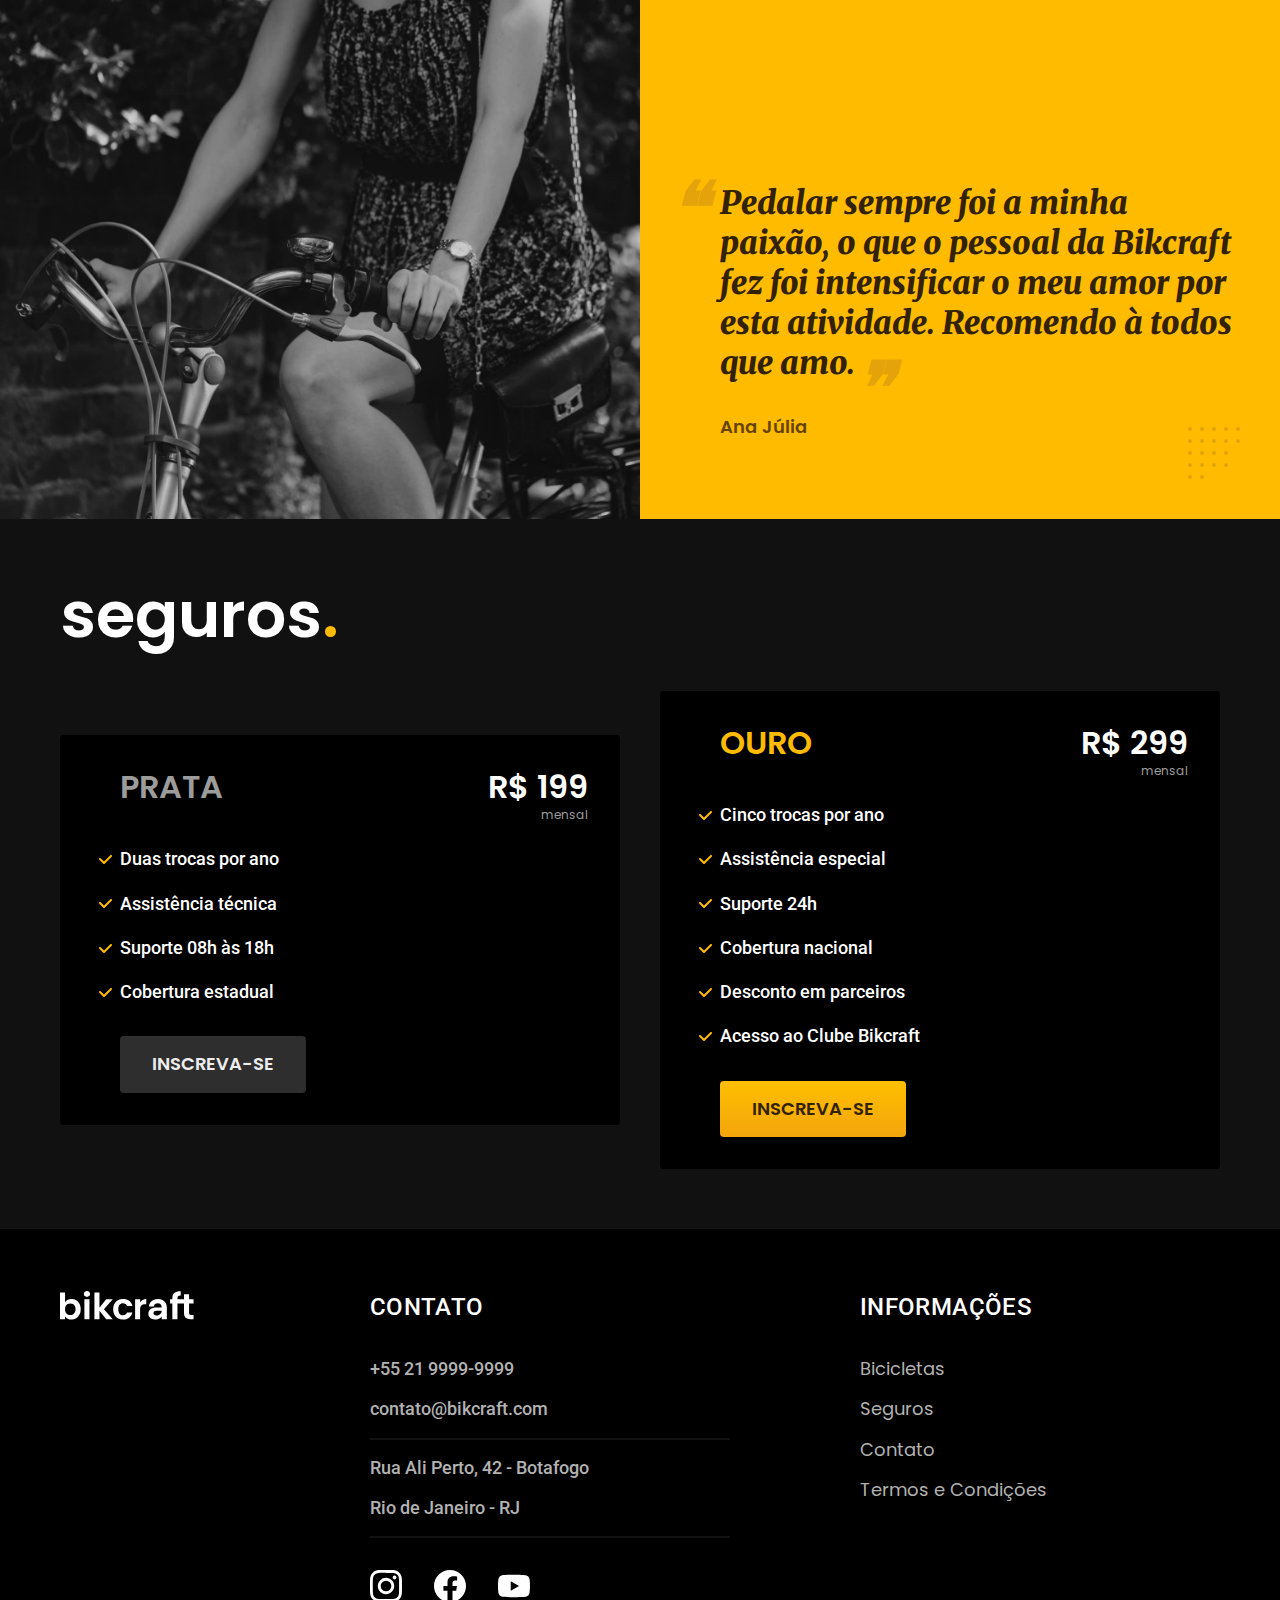
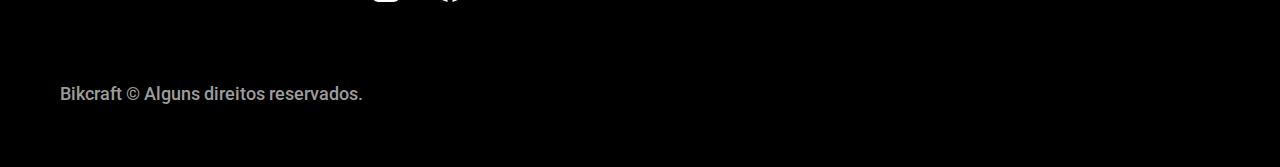
==== commit d7fa1271: "otimizacao de carregamento de imgs e decoracoes" ====
--- a/index.html
+++ b/index.html
@@ -8,6 +8,8 @@
   <title>Bikcraft - Bicicletas Elétricas</title>
   <meta name="description" content="Bicicletas elétricas de alta precisão e qualidade,  feitas sob medida para o cliente. Explore o mundo na sua velocidade com a Bikcraft.">
 
+
+  <link rel="preload" href="./css/style.css" as="style">
   <link rel="stylesheet" href="./css/style.css">
 
   <link rel="preconnect" href="https://fonts.googleapis.com">
@@ -20,7 +22,7 @@
   <header class="header-bg">
     <div class="header container">
       <a href="./index.html">
-        <img src="./img/bikcraft.svg" alt="Bikcraft">
+        <img src="./img/bikcraft.svg" width="136" height="32" alt="Bikcraft">
       </a>
 
       <nav aria-label="primaria">
@@ -43,9 +45,10 @@
         <a class="botao" href="./bicicletas.html">Escoha a sua</a>
       </div>
 
-      <div>
-        <img src="./img/fotos/introducao.jpg" alt="Bicicleta Elétrica Preta.">
-      </div>
+      <picture>
+        <source media="(max-width: 800px)" src="./img/bicicletas/nimbus.jpg">
+        <img src="./img/fotos/introducao.jpg" width="1280" height="1600" alt="Bicicleta Elétrica Preta.">
+      </picture>
     </div>
 
   </main>
@@ -57,7 +60,7 @@
     <ul>
       <li>
         <a href="./bicicletas/magic.html">
-          <img src="./img/bicicletas/magic-home.jpg" alt="Bicicleta preta">
+          <img src="./img/bicicletas/magic-home.jpg" width="920" height="1040" alt="Bicicleta preta">
           <h3 class="font-1-xl">Magic Might</h3>
           <span class="font-2-m cor-8">R$ 2499</span>
         </a>
@@ -65,7 +68,7 @@
 
       <li>
         <a href="./bicicletas/nimbus.html">
-          <img src="./img/bicicletas/nimbus-home.jpg" alt="Bicicleta preta">
+          <img src="./img/bicicletas/nimbus-home.jpg" width="920" height="1040" alt="Bicicleta preta">
           <h3 class="font-1-xl">Nimbus Stark</h3>
           <span class="font-2-m cor-8">R$ 4000</span>
         </a>
@@ -73,7 +76,7 @@
 
       <li>
         <a href="./bicicletas/nebula.html">
-          <img src="./img/bicicletas/nebula-home.jpg" alt="Bicicleta preta">
+          <img src="./img/bicicletas/nebula-home.jpg" width="920" height="1040" alt="Bicicleta preta">
           <h3 class="font-1-xl">Nebula Cosmic</h3>
           <span class="font-2-m cor-8">R$ 3999</span>
         </a>
@@ -94,13 +97,13 @@
 
         <div class="tecnologia-vantagens">
           <div>
-            <img src="./img/icones/eletrica.svg" alt="">
+            <img src="./img/icones/eletrica.svg" width="24" height="24" alt="">
             <h3 class="font-1-m cor-0">Motor Elétrico</h3>
             <p class="font-2-s cor-5">Toda Bikcraft é equipada com um motor elétrico que possui duração de até 120h. A bateria é recarregada com a sua energia gasta ao pedalar.</p>
           </div>
 
           <div>
-            <img src="./img/icones/rastreador.svg" alt="">
+            <img src="./img/icones/rastreador.svg" width="24" height="24" alt="">
             <h3 class="font-1-m cor-0">Rastreador</h3>
             <p class="font-2-s cor-5">Sabemos o quão preciosa é a sua Bikcraft, por isso adicionamos rastreadores e sistemas anti-furto para garantir o seu sossego.</p>
           </div>
@@ -109,7 +112,7 @@
       </div>
 
       <div class="tecnologia-imagem">
-        <img src="./img/fotos/tecnologia.jpg" alt="">
+        <img src="./img/fotos/tecnologia.jpg" width="1200" height="1900" alt="">
       </div>
     </div>
 
@@ -121,14 +124,14 @@
     </h2>
 
     <ul>
-      <li><img src="./img/parceiros/caravan.svg" alt="caravan"></li>
-      <li><img src="./img/parceiros/dogs.svg" alt="dogs"></li>
-      <li><img src="./img/parceiros/flexblog.svg" alt="flexblog"></li>
-      <li><img src="./img/parceiros/handel.svg" alt="handel"></li>
-      <li><img src="./img/parceiros/lescone.svg" alt="lescone"></li>
-      <li><img src="./img/parceiros/ranek.svg" alt="ranek"></li>
-      <li><img src="./img/parceiros/surfbot.svg" alt="surfbot"></li>
-      <li><img src="./img/parceiros/wildbeast.svg" alt="wildbeast"></li>
+      <li><img src="./img/parceiros/caravan.svg" width="140" height="38" alt="caravan"></li>
+      <li><img src="./img/parceiros/dogs.svg" width="152" height="39" alt="dogs"></li>
+      <li><img src="./img/parceiros/flexblog.svg" width="165" height="38" alt="flexblog"></li>
+      <li><img src="./img/parceiros/handel.svg" width="139" height="50" alt="handel"></li>
+      <li><img src="./img/parceiros/lescone.svg" width="208" height="41" alt="lescone"></li>
+      <li><img src="./img/parceiros/ranek.svg" width="149" height="36" alt="ranek"></li>
+      <li><img src="./img/parceiros/surfbot.svg" width="200" height="49" alt="surfbot"></li>
+      <li><img src="./img/parceiros/wildbeast.svg" width="196" height="34" alt="wildbeast"></li>
     </ul>
 
   </section>
@@ -136,7 +139,7 @@
   <section class="depoimento" aria-label="Depoimento">
 
     <div>
-      <img src="./img/fotos/depoimento.jpg" alt="Pessoa pedalando uma bicicleta bikcraft">
+      <img src="./img/fotos/depoimento.jpg" width="1560" height="1360" alt="Pessoa pedalando uma bicicleta bikcraft">
     </div>
 
     <div class="depoimento-conteudo">
@@ -163,7 +166,7 @@
           <li> Cobertura estadual</li>
         </ul>
 
-        <a class="botao secundario" href=".orcamento.html">Inscreva-se</a>
+        <a class="botao secundario" href="/orcamento.html">Inscreva-se</a>
       </div>
 
       <div class="seguros-item">
@@ -179,7 +182,7 @@
           <li>Acesso ao Clube Bikcraft</li>
         </ul>
 
-        <a class="botao" href=".orcamento.html">Inscreva-se</a>
+        <a class="botao" href="/orcamento.html">Inscreva-se</a>
       </div>
     </div>
 
@@ -188,7 +191,7 @@
 
   <footer class="footer-bg">
     <div class="footer container">
-      <img src="./img/bikcraft.svg" alt="Bikcraft">
+      <img src="./img/bikcraft.svg" width="136" height="32" alt="Bikcraft">
       <div class="footer-contato">
         <h3 class="font-2-l-b cor-0">Contato</h3>
         <ul class="font-2-m cor-5">
@@ -199,13 +202,13 @@
         </ul>
         <div class="footer-redes">
           <a href="./">
-            <img src="./img/redes/instagram.svg" alt="Instagram">
+            <img src="./img/redes/instagram.svg" width="32" height="32" alt="Instagram">
           </a>
           <a href="./">
-            <img src="./img/redes/facebook.svg" alt="Facebook">
+            <img src="./img/redes/facebook.svg" width="32" height="32" alt="Facebook">
           </a>
           <a href="./">
-            <img src="./img/redes/youtube.svg" alt="Youtube">
+            <img src="./img/redes/youtube.svg" width="32" height="32" alt="Youtube">
           </a>
         </div>
       </div>
--- a/css/style.css
+++ b/css/style.css
@@ -7,6 +7,7 @@
 
 /* Utilidades */
 @import "./utilidades/componentes.css";
+@import "./utilidades/formulario.css";
 
 /* Home */
 @import "./home/introducao.css";
@@ -16,6 +17,25 @@
 
 /* Bicicletas */
 @import "./bicicletas/bicicletas-lista.css";
+@import "./bicicletas/bicicletas.css";
+
+/* Bicicleta */
+
+@import "./bicicleta/bicicleta.css";
+@import "./bicicleta/seguro.css";
 
 /* Seguros */
 @import "./seguros/seguros.css";
+@import "./seguros/vantagens.css";
+@import "./seguros/perguntas.css";
+
+/* Contato */
+@import "./contato/contato.css";
+@import "./contato/lojas.css";
+
+/* Orcamento */
+@import "./orcamento/orcamento.css";
+
+/* Termos */
+
+@import "./termos/termos.css";
--- a/css/style.css
+++ b/css/style.css
@@ -7,6 +7,7 @@
 
 /* Utilidades */
 @import "./utilidades/componentes.css";
+@import "./utilidades/formulario.css";
 
 /* Home */
 @import "./home/introducao.css";
@@ -16,6 +17,25 @@
 
 /* Bicicletas */
 @import "./bicicletas/bicicletas-lista.css";
+@import "./bicicletas/bicicletas.css";
+
+/* Bicicleta */
+
+@import "./bicicleta/bicicleta.css";
+@import "./bicicleta/seguro.css";
 
 /* Seguros */
 @import "./seguros/seguros.css";
+@import "./seguros/vantagens.css";
+@import "./seguros/perguntas.css";
+
+/* Contato */
+@import "./contato/contato.css";
+@import "./contato/lojas.css";
+
+/* Orcamento */
+@import "./orcamento/orcamento.css";
+
+/* Termos */
+
+@import "./termos/termos.css";
